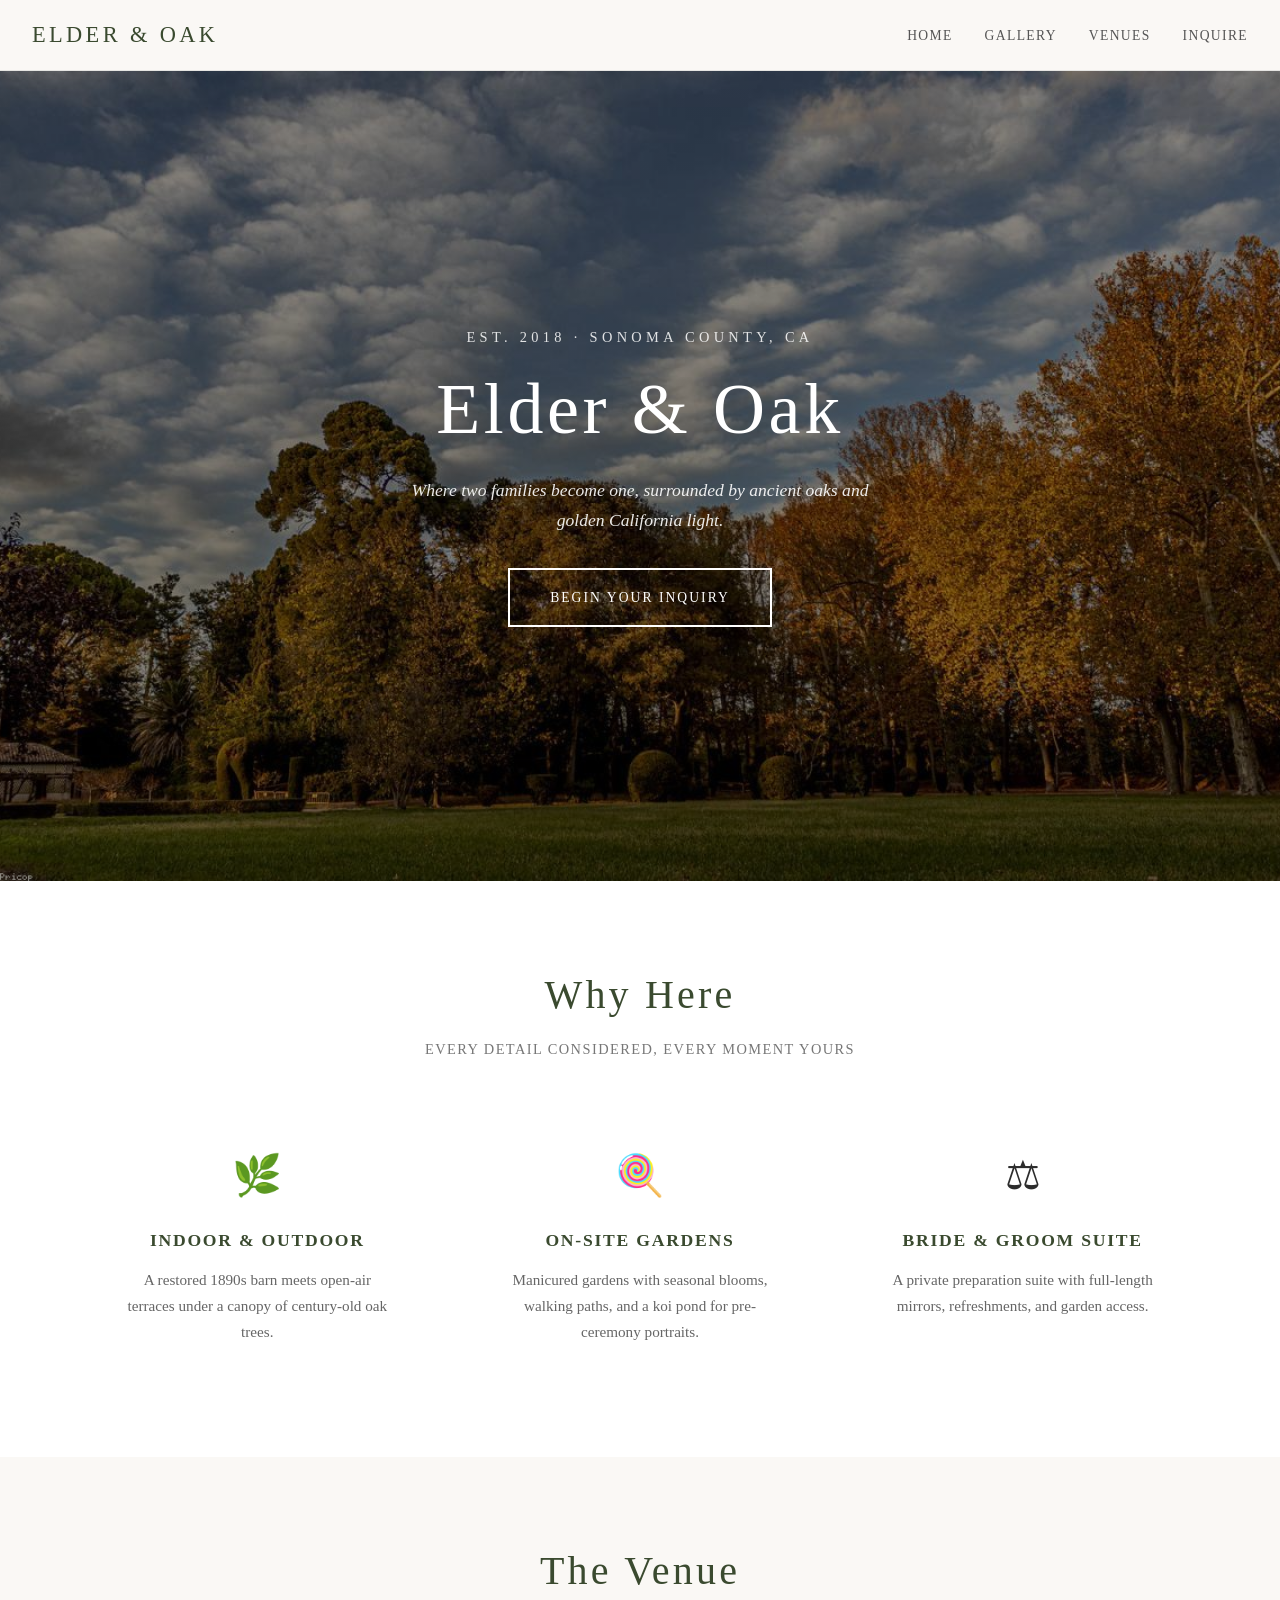
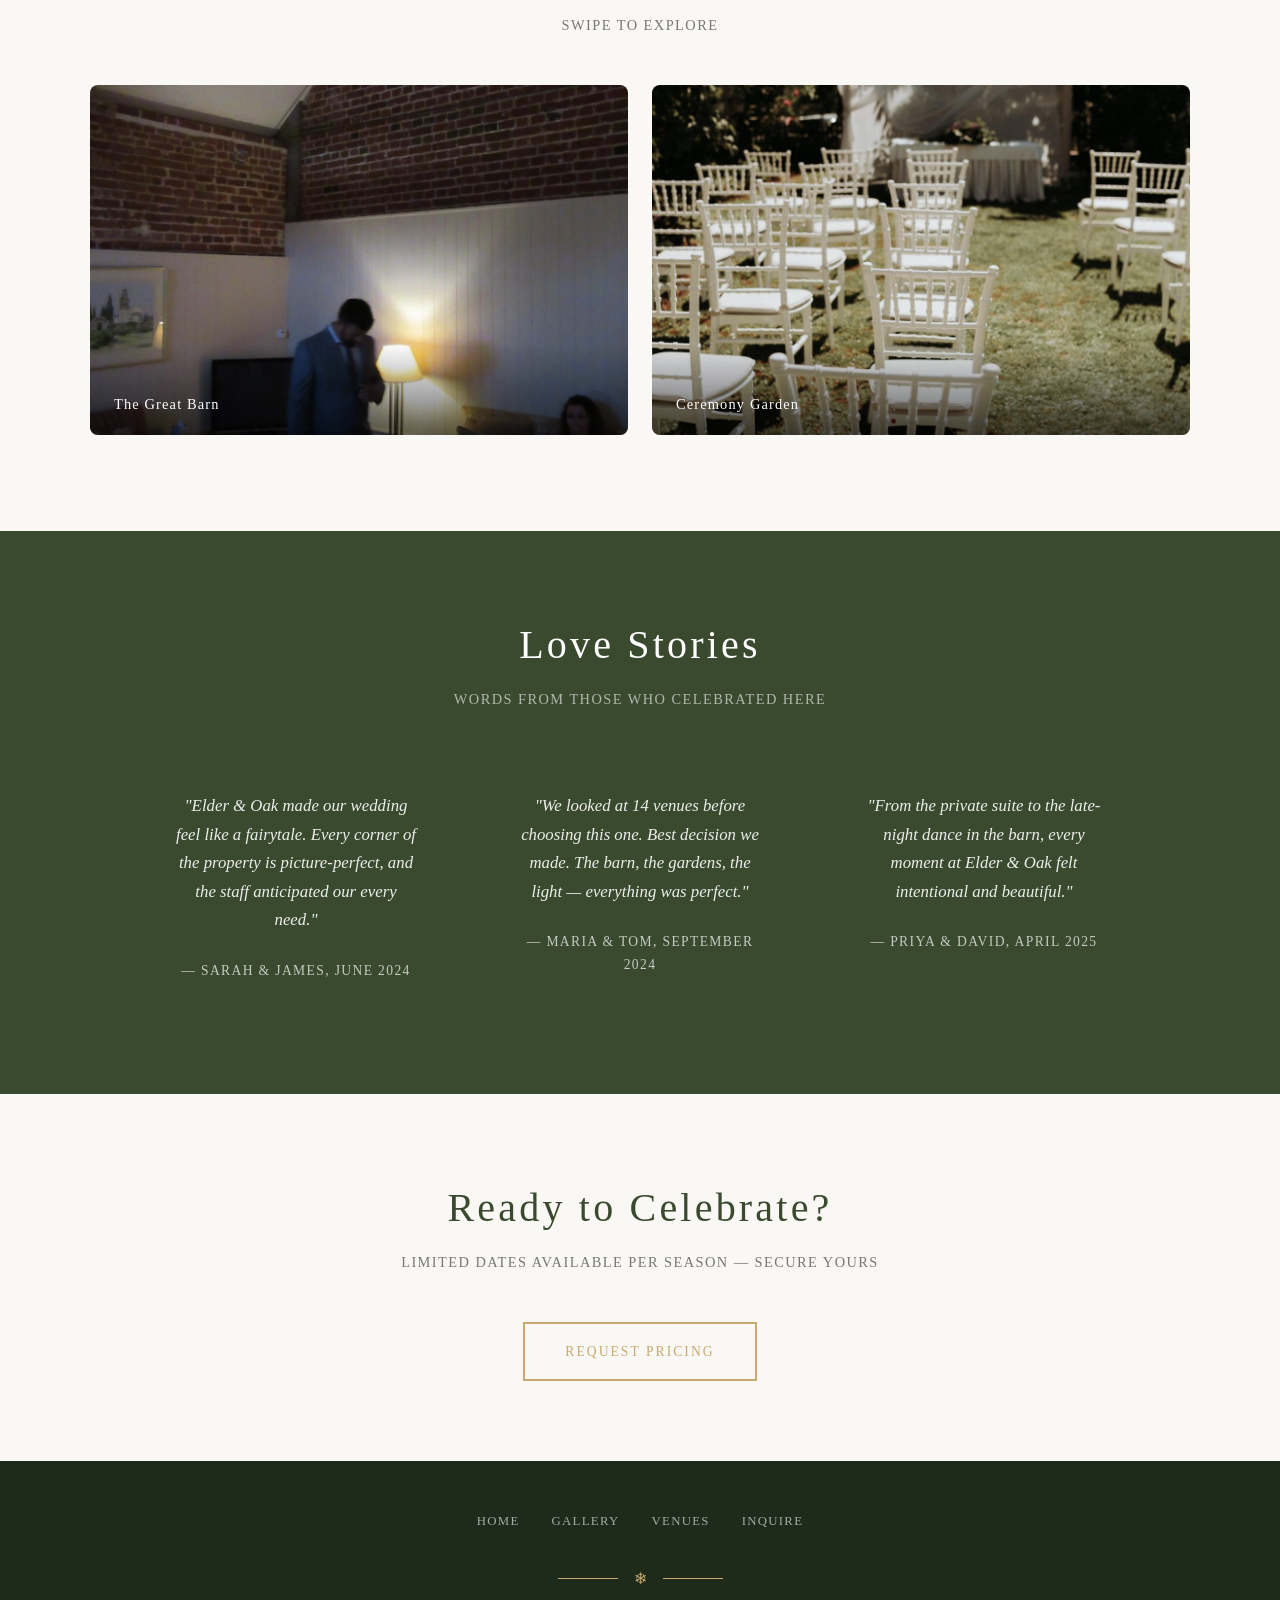
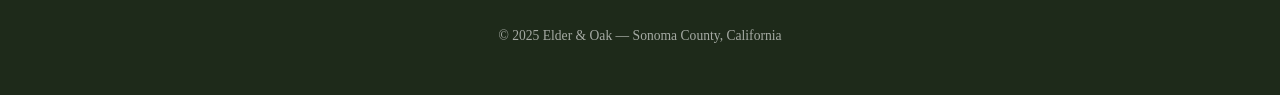
==== index.html @ d1e17ffd "fix: home link to / on index.html" ====
<!DOCTYPE html>
<html lang="en">
<head>
    <meta charset="UTF-8">
    <meta name="viewport" content="width=device-width, initial-scale=1.0">
    <title>Elder & Oak — Wedding Venue</title>
    <link rel="stylesheet" href="css/styles.css">
</head>
<body>

    <!-- ---- Navigation ---- -->
    <nav class="nav">
        <div class="nav__logo">Elder & Oak</div>
        <input type="checkbox" id="nav-toggle" class="nav__toggle">
        <label for="nav-toggle" class="nav__hamburger">&#9776;</label>
        <ul class="nav__links">
            <li><a href="/">Home</a></li>
            <li><a href="gallery.html">Gallery</a></li>
            <li><a href="facilities.html">Venues</a></li>
            <li><a href="inquiry.html">Inquire</a></li>
        </ul>
    </nav>

    <!-- ---- Hero ---- -->
    <header class="hero">
        <div class="hero__overlay">
            <p class="hero__subtitle">Est. 2018 · Sonoma County, CA</p>
            <h1 class="hero__title">Elder & Oak</h1>
            <p class="hero__tagline">Where two families become one, surrounded by ancient oaks and golden California light.</p>
            <a href="inquiry.html" class="btn">Begin Your Inquiry</a>
        </div>
    </header>

    <!-- ---- About / Highlights ---- -->
    <section class="section about">
        <h2 class="section__heading">Why Here</h2>
        <p class="section__sub">Every detail considered, every moment yours</p>

        <div class="about__grid">
            <div class="about__card">
                <div class="about__icon">&#127807;</div>
                <h3>Indoor & Outdoor</h3>
                <p>A restored 1890s barn meets open-air terraces under a canopy of century-old oak trees.</p>
            </div>
            <div class="about__card">
                <div class="about__icon">&#127853;</div>
                <h3>On-Site Gardens</h3>
                <p>Manicured gardens with seasonal blooms, walking paths, and a koi pond for pre-ceremony portraits.</p>
            </div>
            <div class="about__card">
                <div class="about__icon">&#9878;</div>
                <h3>Bride & Groom Suite</h3>
                <p>A private preparation suite with full-length mirrors, refreshments, and garden access.</p>
            </div>
        </div>
    </section>

    <!-- ---- Highlights Carousel ---- -->
    <section class="section">
        <h2 class="section__heading">The Venue</h2>
        <p class="section__sub">Swipe to explore</p>

        <div class="carousel">
            <div class="carousel__track">
                <a href="#lb-hero" class="carousel__item">
                    <img src="static/assets/venue1.jpg" alt="Main barn exterior">
                    <span class="carousel__caption">The Great Barn</span>
                </a>
                <a href="#lb-garden" class="carousel__item">
                    <img src="static/assets/venue2.jpg" alt="Garden ceremony setup">
                    <span class="carousel__caption">Ceremony Garden</span>
                </a>
                <a href="#lb-reception" class="carousel__item">
                    <img src="static/assets/venue3.jpg" alt="Reception tent by the lake">
                    <span class="carousel__caption">Lakeside Reception</span>
                </a>
                <a href="#lb-sunset" class="carousel__item">
                    <img src="static/assets/venue4.jpg" alt="Sunset vineyard view">
                    <span class="carousel__caption">Golden Hour Views</span>
                </a>
            </div>
        </div>
    </section>

    <!-- ---- Testimonials ---- -->
    <section class="section testimonials">
        <h2 class="section__heading">Love Stories</h2>
        <p class="section__sub">Words from those who celebrated here</p>

        <div class="testimonials__grid">
            <div class="testimonial">
                <p class="testimonial__text">"Elder & Oak made our wedding feel like a fairytale. Every corner of the property is picture-perfect, and the staff anticipated our every need."</p>
                <p class="testimonial__author">— Sarah & James, June 2024</p>
            </div>
            <div class="testimonial">
                <p class="testimonial__text">"We looked at 14 venues before choosing this one. Best decision we made. The barn, the gardens, the light — everything was perfect."</p>
                <p class="testimonial__author">— Maria & Tom, September 2024</p>
            </div>
            <div class="testimonial">
                <p class="testimonial__text">"From the private suite to the late-night dance in the barn, every moment at Elder & Oak felt intentional and beautiful."</p>
                <p class="testimonial__author">— Priya & David, April 2025</p>
            </div>
        </div>
    </section>

    <!-- ---- CTA ---- -->
    <section class="section" style="text-align: center;">
        <h2 class="section__heading">Ready to Celebrate?</h2>
        <p class="section__sub">Limited dates available per season — secure yours</p>
        <a href="inquiry.html" class="btn btn--gold">Request Pricing</a>
    </section>

    <!-- ---- Footer ---- -->
    <footer class="footer">
        <ul class="footer__links">
            <li><a href="/">Home</a></li>
            <li><a href="gallery.html">Gallery</a></li>
            <li><a href="facilities.html">Venues</a></li>
            <li><a href="inquiry.html">Inquire</a></li>
        </ul>
        <div class="divider">
            <span class="divider__line"></span>
            <span class="divider__flower">&#10052;</span>
            <span class="divider__line"></span>
        </div>
        <p>&copy; 2025 Elder & Oak — Sonoma County, California</p>
    </footer>

</body>
</html>
---- css/styles.css ----
/* ============================================================
   ELDER & OAK — Wedding Venue Website
   Pure CSS interactions. Near zero JavaScript.
   ============================================================ */

/* ---------- Reset & Base ---------- */
*, *::before, *::after {
    margin: 0;
    padding: 0;
    box-sizing: border-box;
}

html {
    scroll-behavior: smooth;
    font-size: 16px;
}

body {
    font-family: 'Georgia', 'Times New Roman', serif;
    color: #2c2c2c;
    background: #faf8f5;
    line-height: 1.7;
    -webkit-font-smoothing: antialiased;
}

img {
    max-width: 100%;
    height: auto;
    display: block;
}

a {
    color: inherit;
    text-decoration: none;
}

/* ---------- Navigation ---------- */
.nav {
    position: sticky;
    top: 0;
    z-index: 100;
    background: rgba(250, 248, 245, 0.95);
    backdrop-filter: blur(12px);
    -webkit-backdrop-filter: blur(12px);
    border-bottom: 1px solid rgba(0, 0, 0, 0.08);
    padding: 1rem 2rem;
    display: flex;
    justify-content: space-between;
    align-items: center;
}

.nav__logo {
    font-family: 'Georgia', serif;
    font-size: 1.4rem;
    letter-spacing: 0.15em;
    text-transform: uppercase;
    color: #3a4a2f;
    font-weight: 400;
}

.nav__links {
    display: flex;
    gap: 2rem;
    list-style: none;
}

.nav__links a {
    font-size: 0.85rem;
    letter-spacing: 0.1em;
    text-transform: uppercase;
    color: #555;
    transition: color 0.3s ease;
}

.nav__links a:hover {
    color: #c8a96e;
}

/* Mobile hamburger (pure CSS) */
.nav__toggle {
    display: none;
}

.nav__hamburger {
    display: none;
    cursor: pointer;
    font-size: 1.5rem;
    color: #3a4a2f;
}

/* ---------- Hero Section ---------- */
.hero {
    position: relative;
    min-height: 90vh;
    display: flex;
    align-items: center;
    justify-content: center;
    text-align: center;
    padding: 4rem 2rem;
    background: linear-gradient(rgba(0, 0, 0, 0.35), rgba(0, 0, 0, 0.45)),
                url('../static/assets/venue4.jpg') center/cover no-repeat;
    color: #fff;
}

.hero__overlay {
    max-width: 700px;
}

.hero__subtitle {
    font-size: 0.9rem;
    letter-spacing: 0.3em;
    text-transform: uppercase;
    margin-bottom: 1rem;
    opacity: 0.85;
}

.hero__title {
    font-size: clamp(2.5rem, 6vw, 4.5rem);
    font-weight: 400;
    letter-spacing: 0.05em;
    line-height: 1.2;
    margin-bottom: 1.5rem;
}

.hero__tagline {
    font-size: 1.1rem;
    max-width: 500px;
    margin: 0 auto 2rem;
    opacity: 0.9;
    font-style: italic;
}

.btn {
    display: inline-block;
    padding: 1rem 2.5rem;
    font-family: inherit;
    font-size: 0.85rem;
    letter-spacing: 0.15em;
    text-transform: uppercase;
    border: 2px solid #fff;
    color: #fff;
    background: transparent;
    cursor: pointer;
    transition: all 0.3s ease;
}

.btn:hover {
    background: #fff;
    color: #2c2c2c;
}

.btn--gold {
    border-color: #c8a96e;
    color: #c8a96e;
}

.btn--gold:hover {
    background: #c8a96e;
    color: #2c2c2c;
}

.btn--dark {
    border-color: #3a4a2f;
    color: #3a4a2f;
}

.btn--dark:hover {
    background: #3a4a2f;
    color: #fff;
}

/* ---------- Section Defaults ---------- */
.section {
    padding: 5rem 2rem;
}

.section__heading {
    text-align: center;
    font-size: clamp(1.8rem, 4vw, 2.5rem);
    font-weight: 400;
    letter-spacing: 0.08em;
    color: #3a4a2f;
    margin-bottom: 0.5rem;
}

.section__sub {
    text-align: center;
    font-size: 0.9rem;
    color: #777;
    letter-spacing: 0.1em;
    text-transform: uppercase;
    margin-bottom: 3rem;
}

/* ---------- About Section ---------- */
.about {
    background: #fff;
}

.about__grid {
    display: grid;
    grid-template-columns: repeat(auto-fit, minmax(280px, 1fr));
    gap: 3rem;
    max-width: 1100px;
    margin: 0 auto;
}

.about__card {
    text-align: center;
    padding: 2rem;
}

.about__icon {
    font-size: 2.5rem;
    margin-bottom: 1rem;
}

.about__card h3 {
    font-size: 1.1rem;
    letter-spacing: 0.1em;
    text-transform: uppercase;
    color: #3a4a2f;
    margin-bottom: 0.75rem;
}

.about__card p {
    font-size: 0.95rem;
    color: #666;
}

/* ---------- CSS-Only Carousel (Scroll Snap) ---------- */
.carousel {
    max-width: 1100px;
    margin: 0 auto;
}

.carousel__track {
    display: flex;
    gap: 1.5rem;
    overflow-x: auto;
    scroll-snap-type: x mandatory;
    scroll-behavior: smooth;
    padding-bottom: 1rem;
    -webkit-overflow-scrolling: touch;
}

.carousel__track::-webkit-scrollbar {
    height: 6px;
}

.carousel__track::-webkit-scrollbar-track {
    background: rgba(0, 0, 0, 0.05);
}

.carousel__track::-webkit-scrollbar-thumb {
    background: #c8a96e;
    border-radius: 3px;
}

.carousel__item {
    flex: 0 0 calc(50% - 0.75rem);
    scroll-snap-align: center;
    position: relative;
    overflow: hidden;
    border-radius: 8px;
}

.carousel__item img {
    width: 100%;
    height: 350px;
    object-fit: cover;
    transition: transform 0.5s ease, filter 0.5s ease;
}

.carousel__item:hover img {
    transform: scale(1.05);
    filter: brightness(1.05);
}

.carousel__caption {
    position: absolute;
    bottom: 0;
    left: 0;
    right: 0;
    padding: 3rem 1.5rem 1.2rem;
    background: linear-gradient(transparent, rgba(0, 0, 0, 0.6));
    color: #fff;
    font-size: 0.9rem;
    letter-spacing: 0.08em;
}

/* Mobile: single item scroll */
@media (max-width: 600px) {
    .carousel__item {
        flex: 0 0 calc(85% - 0.75rem);
    }

    .carousel__item img {
        height: 260px;
    }
}

/* ---------- Pure CSS Lightbox (via :target) ---------- */
.lightbox {
    display: none;
    position: fixed;
    inset: 0;
    z-index: 200;
    background: rgba(0, 0, 0, 0.85);
    align-items: center;
    justify-content: center;
    padding: 2rem;
}

.lightbox:target {
    display: flex;
}

.lightbox__img {
    max-width: 90vw;
    max-height: 85vh;
    object-fit: contain;
    border-radius: 4px;
}

.lightbox__close {
    position: absolute;
    top: 1.5rem;
    right: 2rem;
    font-size: 2rem;
    color: #fff;
    text-decoration: none;
    opacity: 0.7;
    transition: opacity 0.3s;
}

.lightbox__close:hover {
    opacity: 1;
}

/* ---------- Pure CSS Accordion (Details/Summary) ---------- */
.faq {
    max-width: 800px;
    margin: 0 auto;
}

details {
    border-bottom: 1px solid rgba(0, 0, 0, 0.08);
    padding: 1.2rem 0;
}

summary {
    font-size: 1.05rem;
    letter-spacing: 0.05em;
    cursor: pointer;
    list-style: none;
    display: flex;
    justify-content: space-between;
    align-items: center;
    color: #3a4a2f;
    transition: color 0.3s;
}

summary:hover {
    color: #c8a96e;
}

summary::-webkit-details-marker {
    display: none;
}

summary::after {
    content: '+';
    font-size: 1.3rem;
    color: #c8a96e;
    transition: transform 0.3s;
}

details[open] summary::after {
    content: '−';
}

details p {
    margin-top: 0.75rem;
    color: #666;
    font-size: 0.95rem;
}

/* ---------- Gallery Grid ---------- */
.gallery {
    background: #fff;
}

.gallery__grid {
    display: grid;
    grid-template-columns: repeat(auto-fill, minmax(250px, 1fr));
    gap: 1rem;
    max-width: 1200px;
    margin: 0 auto;
}

.gallery__item {
    position: relative;
    overflow: hidden;
    border-radius: 6px;
}

.gallery__item img {
    width: 100%;
    height: 280px;
    object-fit: cover;
    transition: transform 0.5s ease;
}

.gallery__item:hover img {
    transform: scale(1.08);
}

.gallery__item a::after {
    content: '';
    position: absolute;
    inset: 0;
    background: rgba(58, 74, 47, 0.2);
    transition: background 0.3s;
}

.gallery__item:hover a::after {
    background: rgba(58, 74, 47, 0.1);
}

/* ---------- Venues Section ---------- */
.venues__grid {
    display: grid;
    grid-template-columns: repeat(auto-fit, minmax(320px, 1fr));
    gap: 2.5rem;
    max-width: 1100px;
    margin: 0 auto;
}

.venue-card {
    background: #fff;
    border-radius: 8px;
    overflow: hidden;
    box-shadow: 0 2px 16px rgba(0, 0, 0, 0.06);
    transition: transform 0.3s ease, box-shadow 0.3s ease;
}

.venue-card:hover {
    transform: translateY(-4px);
    box-shadow: 0 6px 24px rgba(0, 0, 0, 0.1);
}

.venue-card img {
    width: 100%;
    height: 240px;
    object-fit: cover;
}

.venue-card__body {
    padding: 1.5rem;
}

.venue-card h3 {
    font-size: 1.2rem;
    letter-spacing: 0.08em;
    color: #3a4a2f;
    margin-bottom: 0.5rem;
}

.venue-card__details {
    display: flex;
    gap: 1rem;
    font-size: 0.8rem;
    color: #999;
    letter-spacing: 0.05em;
    text-transform: uppercase;
    margin-bottom: 0.75rem;
}

.venue-card p {
    font-size: 0.9rem;
    color: #666;
}

/* ---------- Testimonials ---------- */
.testimonials {
    background: #3a4a2f;
    color: #fff;
}

.testimonials .section__heading {
    color: #fff;
}

.testimonials .section__sub {
    color: rgba(255, 255, 255, 0.6);
}

.testimonials__grid {
    display: grid;
    grid-template-columns: repeat(auto-fit, minmax(280px, 1fr));
    gap: 2rem;
    max-width: 1000px;
    margin: 0 auto;
}

.testimonial {
    text-align: center;
    padding: 2rem;
}

.testimonial__text {
    font-style: italic;
    font-size: 1.05rem;
    margin-bottom: 1.5rem;
    opacity: 0.9;
}

.testimonial__author {
    font-size: 0.85rem;
    letter-spacing: 0.1em;
    text-transform: uppercase;
    opacity: 0.7;
}

/* ---------- Contact / Inquiry Form ---------- */
.inquiry {
    background: #fff;
}

.inquiry__form {
    max-width: 600px;
    margin: 0 auto;
}

.form-group {
    margin-bottom: 1.5rem;
}

.form-group label {
    display: block;
    font-size: 0.8rem;
    letter-spacing: 0.1em;
    text-transform: uppercase;
    color: #555;
    margin-bottom: 0.4rem;
}

.form-group input,
.form-group textarea,
.form-group select {
    width: 100%;
    padding: 0.8rem 1rem;
    font-family: inherit;
    font-size: 1rem;
    border: 1px solid rgba(0, 0, 0, 0.12);
    border-radius: 4px;
    background: #faf8f5;
    transition: border-color 0.3s;
}

.form-group input:focus,
.form-group textarea:focus,
.form-group select:focus {
    outline: none;
    border-color: #c8a96e;
}

.form-group textarea {
    height: 120px;
    resize: vertical;
}

.form-group__row {
    display: grid;
    grid-template-columns: 1fr 1fr;
    gap: 1rem;
}

.form-group__row .form-group {
    margin-bottom: 1.5rem;
}

.btn--submit {
    background: #3a4a2f;
    color: #fff;
    border-color: #3a4a2f;
    width: 100%;
}

.btn--submit:hover {
    background: #2a3522;
    color: #fff;
}

/* ---------- Confirmed Page ---------- */
.confirmed {
    text-align: center;
    padding-top: 6rem;
}

.confirmed__icon {
    font-size: 4rem;
    margin-bottom: 1rem;
}

.confirmed h2 {
    font-size: 2rem;
    color: #3a4a2f;
    margin-bottom: 1rem;
}

.confirmed p {
    color: #666;
    margin-bottom: 2rem;
}

/* ---------- Footer ---------- */
.footer {
    background: #1e2a1a;
    color: rgba(255, 255, 255, 0.6);
    text-align: center;
    padding: 3rem 2rem;
    font-size: 0.85rem;
}

.footer__links {
    display: flex;
    justify-content: center;
    gap: 2rem;
    list-style: none;
    margin-bottom: 1.5rem;
}

.footer__links a {
    color: rgba(255, 255, 255, 0.6);
    letter-spacing: 0.1em;
    text-transform: uppercase;
    font-size: 0.8rem;
}

.footer__links a:hover {
    color: #c8a96e;
}

/* ---------- Divider ---------- */
.divider {
    display: flex;
    align-items: center;
    justify-content: center;
    gap: 1rem;
    margin: 2rem 0;
}

.divider__line {
    width: 60px;
    height: 1px;
    background: #c8a96e;
}

.divider__flower {
    font-size: 1rem;
    color: #c8a96e;
}

/* ---------- Responsive Design ---------- */
@media (max-width: 768px) {
    .nav__links { display: none; }

    .nav__hamburger {
        display: block;
    }

    /* Mobile menu (pure CSS checkbox hack) */
    #nav-toggle:checked ~ .nav__links {
        display: flex;
        flex-direction: column;
        position: absolute;
        top: 100%;
        left: 0;
        right: 0;
        background: rgba(250, 248, 245, 0.98);
        padding: 1.5rem 2rem;
        gap: 1rem;
        border-bottom: 1px solid rgba(0, 0, 0, 0.08);
    }

    .nav__toggle { display: none; }

    .hero { min-height: 75vh; padding: 3rem 1.5rem; }

    .section { padding: 3.5rem 1.5rem; }

    .form-group__row {
        grid-template-columns: 1fr;
    }

    .gallery__grid {
        grid-template-columns: repeat(auto-fill, minmax(160px, 1fr));
    }

    .gallery__item img { height: 180px; }

    .venues__grid {
        grid-template-columns: 1fr;
    }
}

@media (max-width: 480px) {
    .nav { padding: 0.8rem 1rem; }
    .nav__logo { font-size: 1.1rem; }
    .hero__title { font-size: 2rem; }

    .carousel__item img { height: 220px; }

    .gallery__grid {
        grid-template-columns: 1fr 1fr;
        gap: 0.5rem;
    }

    .gallery__item img { height: 140px; }

    .testimonial { padding: 1rem; }
}
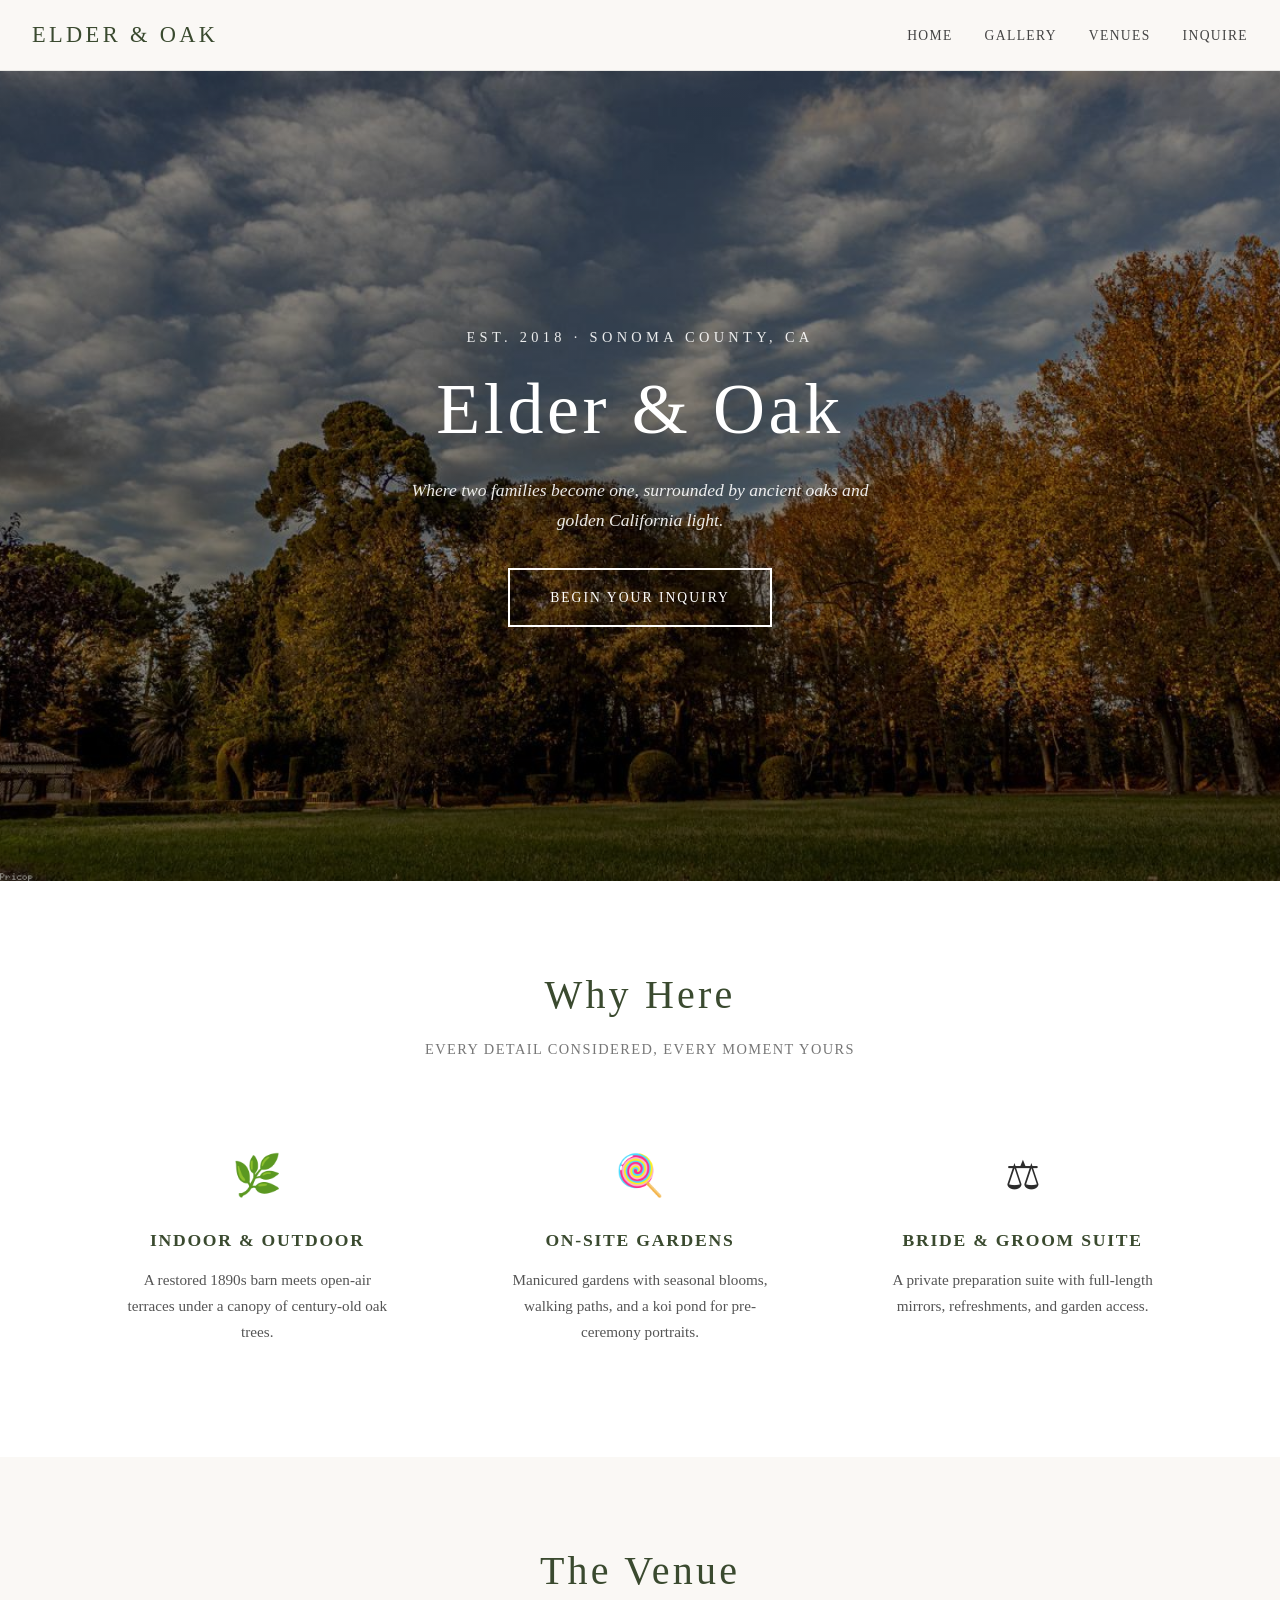
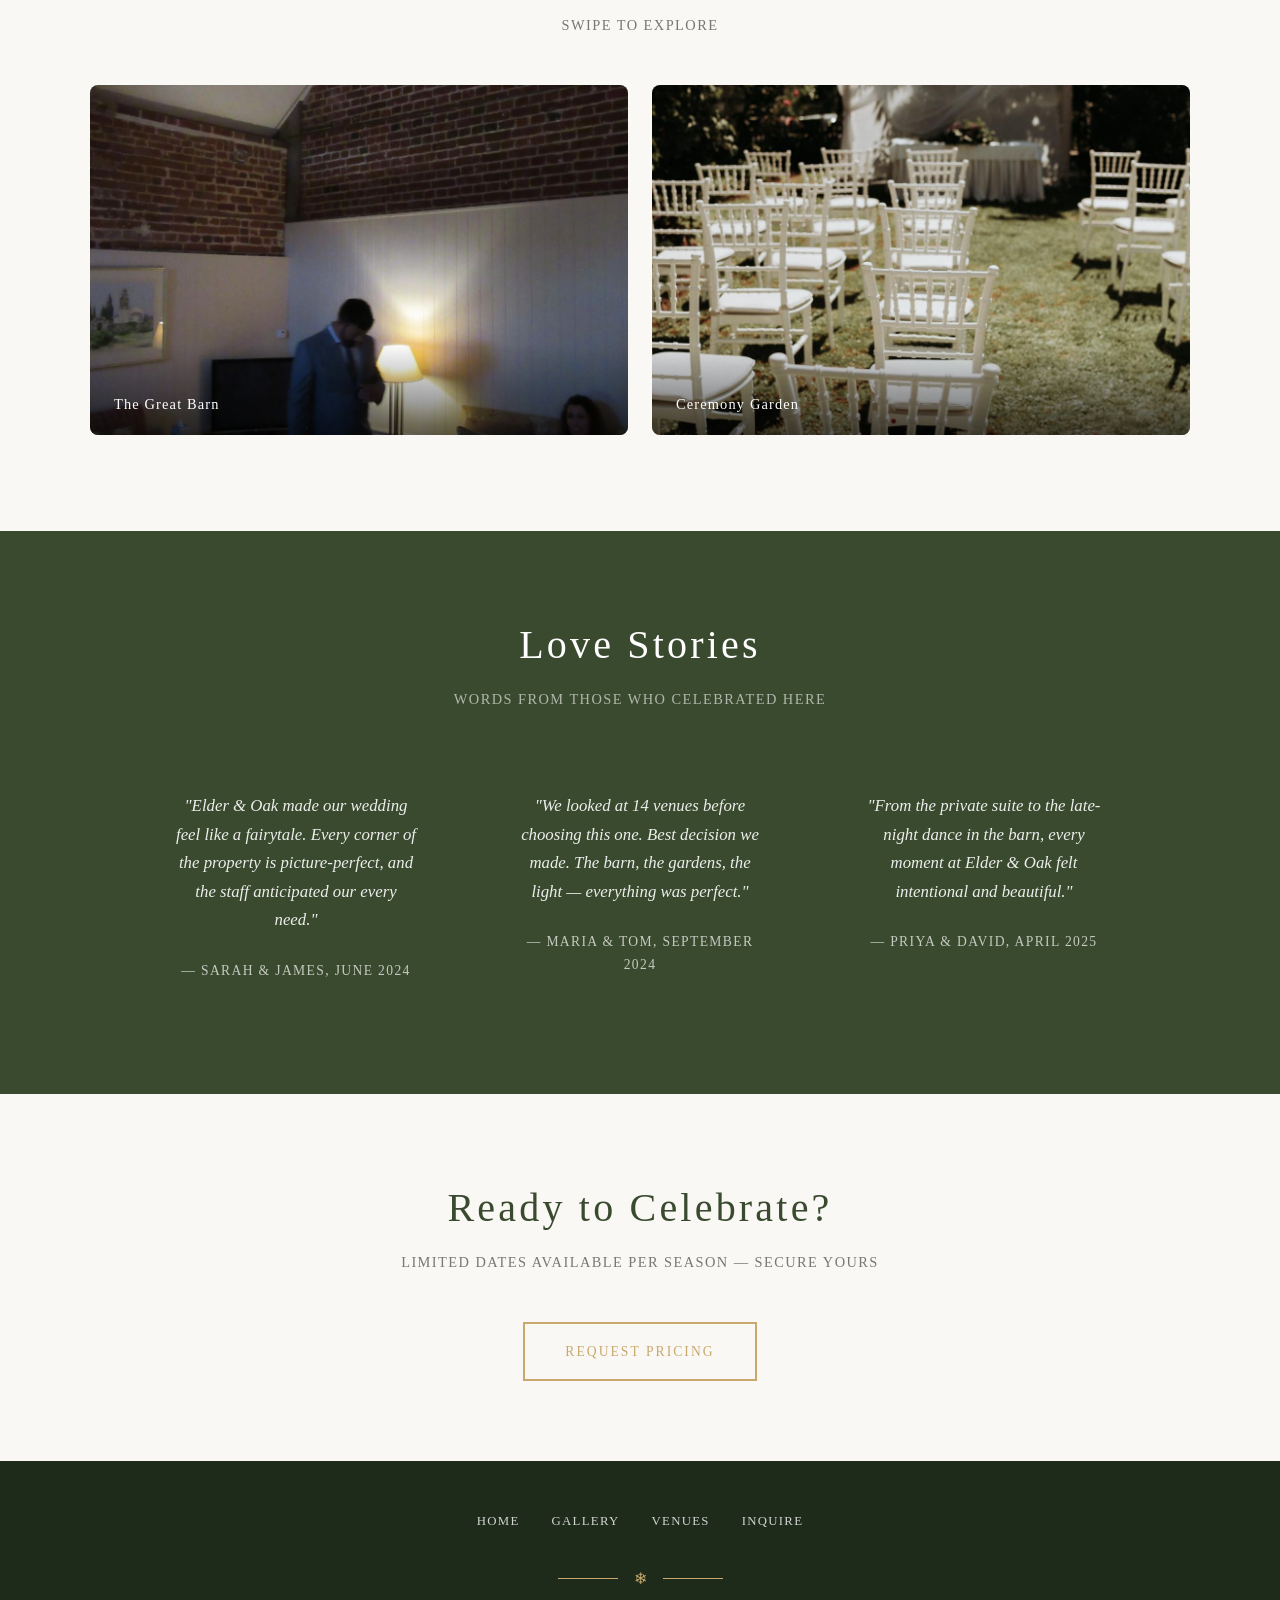
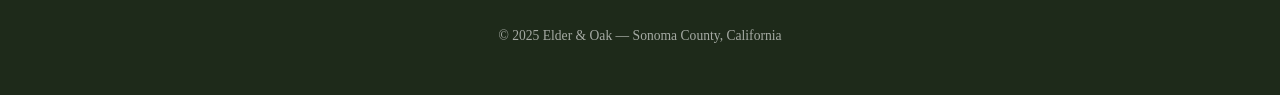
==== commit 412e12be: "fix: accessibility 92→100 — contrast, meta descriptions on all pages" ====
--- a/index.html
+++ b/index.html
@@ -3,6 +3,8 @@
 <head>
     <meta charset="UTF-8">
     <meta name="viewport" content="width=device-width, initial-scale=1.0">
+    <meta name="description" content="Elder and Oak wedding venue in Sonoma County. A restored 1890s barn surrounded by ancient oaks for your perfect day.">
+
     <title>Elder & Oak — Wedding Venue</title>
     <link rel="stylesheet" href="css/styles.css">
 </head>
@@ -14,7 +16,7 @@
         <input type="checkbox" id="nav-toggle" class="nav__toggle">
         <label for="nav-toggle" class="nav__hamburger">&#9776;</label>
         <ul class="nav__links">
-            <li><a href="/">Home</a></li>
+            <li><a href="index.html">Home</a></li>
             <li><a href="gallery.html">Gallery</a></li>
             <li><a href="facilities.html">Venues</a></li>
             <li><a href="inquiry.html">Inquire</a></li>
@@ -113,7 +115,7 @@
     <!-- ---- Footer ---- -->
     <footer class="footer">
         <ul class="footer__links">
-            <li><a href="/">Home</a></li>
+            <li><a href="index.html">Home</a></li>
             <li><a href="gallery.html">Gallery</a></li>
             <li><a href="facilities.html">Venues</a></li>
             <li><a href="inquiry.html">Inquire</a></li>
--- a/css/styles.css
+++ b/css/styles.css
@@ -68,7 +68,7 @@
     font-size: 0.85rem;
     letter-spacing: 0.1em;
     text-transform: uppercase;
-    color: #555;
+    color: #444;
     transition: color 0.3s ease;
 }
 
@@ -111,7 +111,7 @@
     letter-spacing: 0.3em;
     text-transform: uppercase;
     margin-bottom: 1rem;
-    opacity: 0.85;
+    opacity: 0.9;
 }
 
 .hero__title {
@@ -225,7 +225,7 @@
 
 .about__card p {
     font-size: 0.95rem;
-    color: #666;
+    color: #555;
 }
 
 /* ---------- CSS-Only Carousel (Scroll Snap) ---------- */
@@ -633,7 +633,7 @@
 }
 
 .footer__links a {
-    color: rgba(255, 255, 255, 0.6);
+    color: rgba(255, 255, 255, 0.8);
     letter-spacing: 0.1em;
     text-transform: uppercase;
     font-size: 0.8rem;
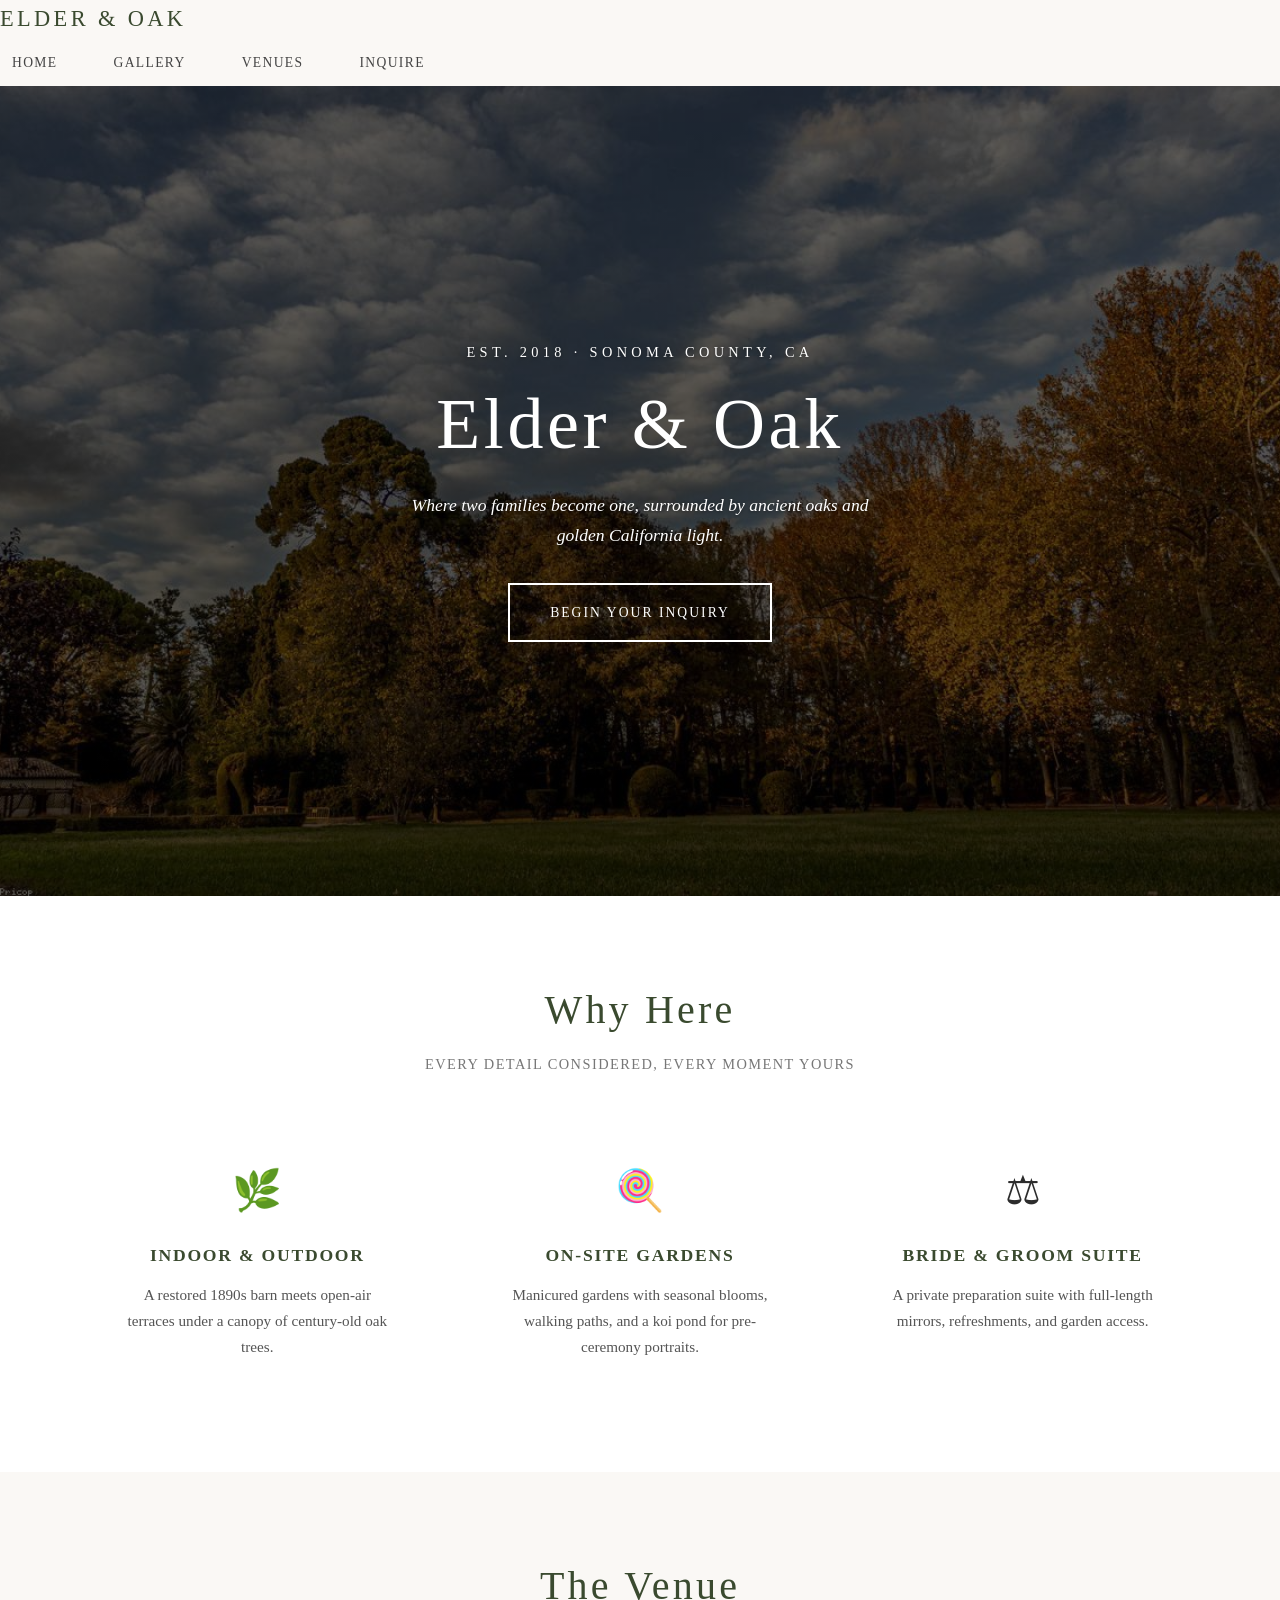
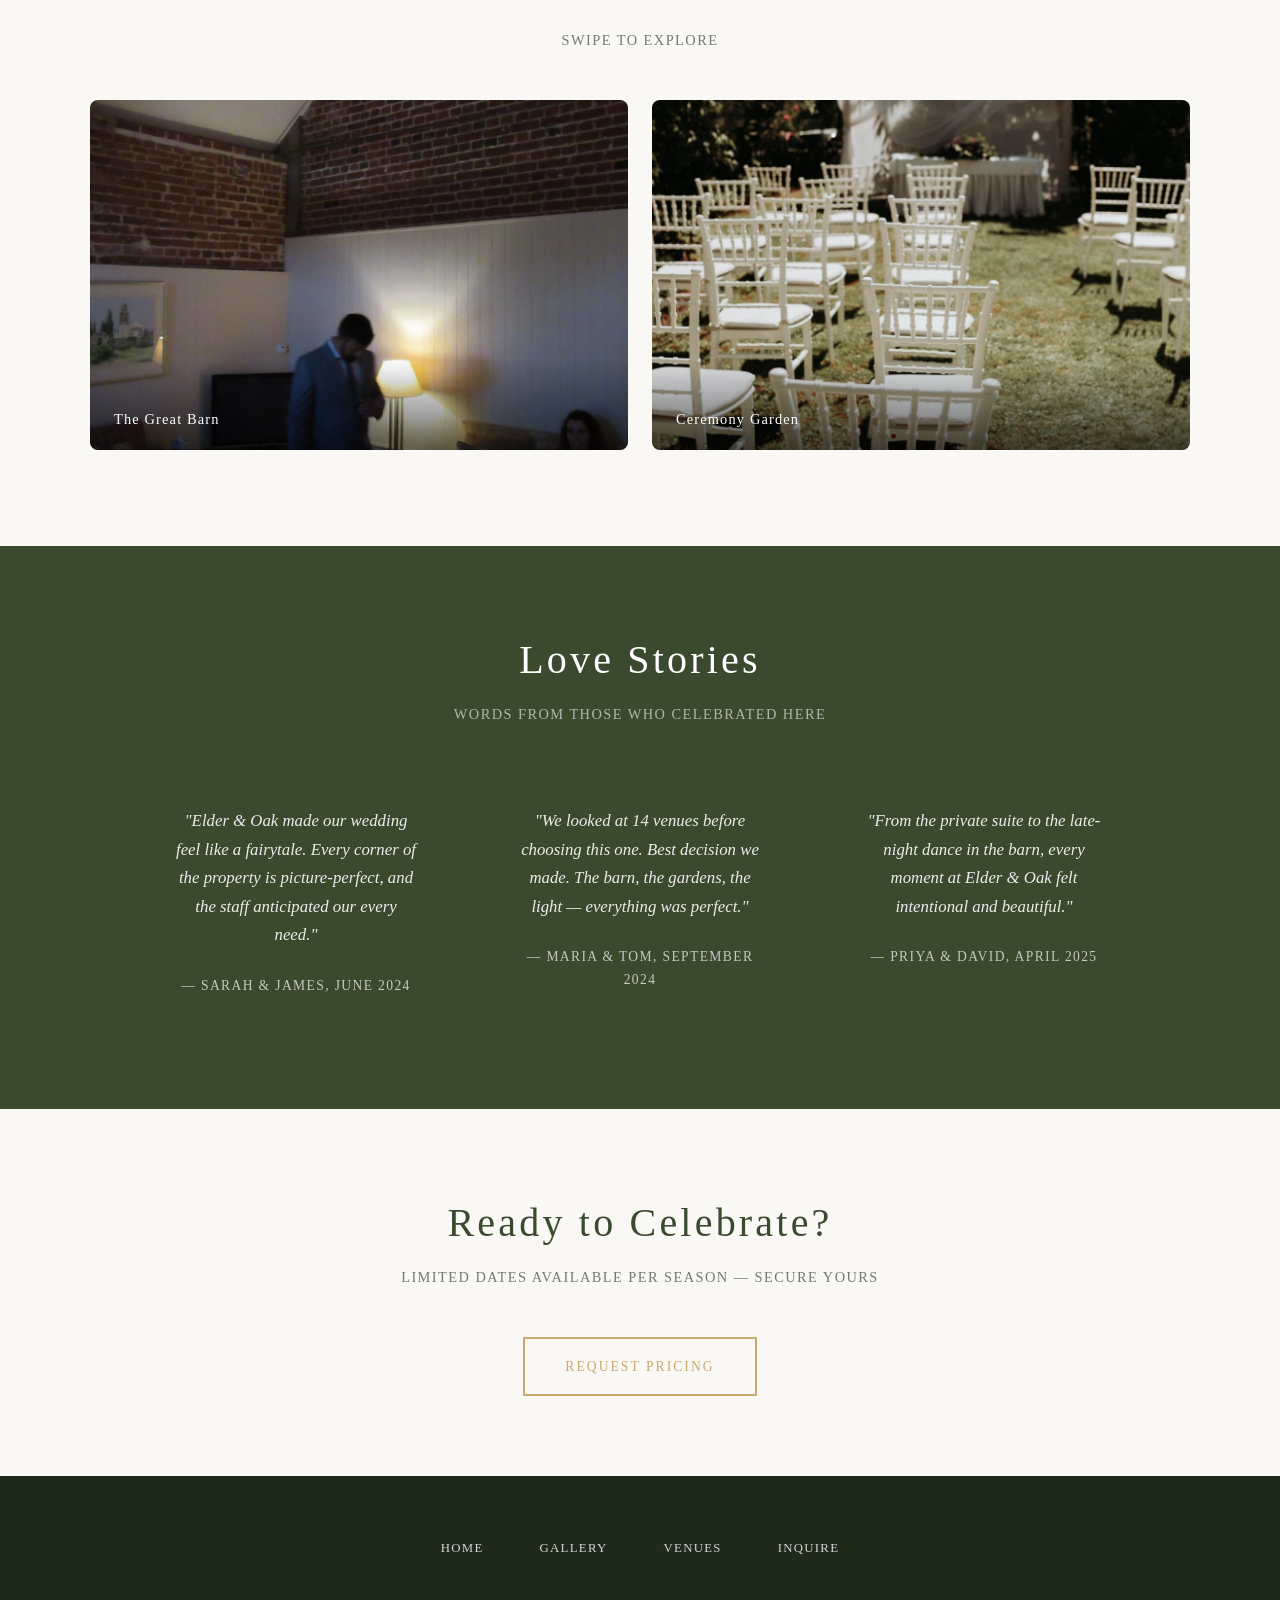
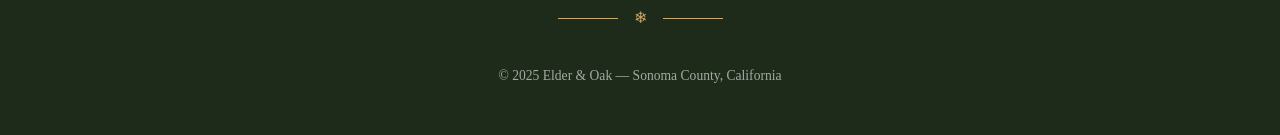
==== commit 773aa34f: "fix: accessibility 92→100 — <main> tag + 48px touch targets" ====
--- a/index.html
+++ b/index.html
@@ -11,7 +11,7 @@
 <body>
 
     <!-- ---- Navigation ---- -->
-    <nav class="nav">
+    <main id="main-content">
         <div class="nav__logo">Elder & Oak</div>
         <input type="checkbox" id="nav-toggle" class="nav__toggle">
         <label for="nav-toggle" class="nav__hamburger">&#9776;</label>
@@ -126,7 +126,7 @@
             <span class="divider__line"></span>
         </div>
         <p>&copy; 2025 Elder & Oak — Sonoma County, California</p>
-    </footer>
+    </footer></main>
 
 </body>
 </html>
--- a/css/styles.css
+++ b/css/styles.css
@@ -70,6 +70,10 @@
     text-transform: uppercase;
     color: #444;
     transition: color 0.3s ease;
+    padding: 0.5rem 0.75rem;
+    min-height: 48px;
+    display: inline-flex;
+    align-items: center;
 }
 
 .nav__links a:hover {
@@ -97,7 +101,7 @@
     justify-content: center;
     text-align: center;
     padding: 4rem 2rem;
-    background: linear-gradient(rgba(0, 0, 0, 0.35), rgba(0, 0, 0, 0.45)),
+    background: linear-gradient(rgba(0, 0, 0, 0.55), rgba(0, 0, 0, 0.65)),
                 url('../static/assets/venue4.jpg') center/cover no-repeat;
     color: #fff;
 }
@@ -111,7 +115,7 @@
     letter-spacing: 0.3em;
     text-transform: uppercase;
     margin-bottom: 1rem;
-    opacity: 0.9;
+    text-shadow: 0 1px 3px rgba(0,0,0,0.4);
 }
 
 .hero__title {
@@ -126,8 +130,8 @@
     font-size: 1.1rem;
     max-width: 500px;
     margin: 0 auto 2rem;
-    opacity: 0.9;
     font-style: italic;
+    text-shadow: 0 1px 3px rgba(0,0,0,0.4);
 }
 
 .btn {
@@ -142,6 +146,8 @@
     background: transparent;
     cursor: pointer;
     transition: all 0.3s ease;
+    min-height: 48px;
+    min-width: 48px;
 }
 
 .btn:hover {
@@ -287,6 +293,10 @@
     color: #fff;
     font-size: 0.9rem;
     letter-spacing: 0.08em;
+}
+
+.carousel__item {
+    min-height: 48px;
 }
 
 /* Mobile: single item scroll */
@@ -637,6 +647,10 @@
     letter-spacing: 0.1em;
     text-transform: uppercase;
     font-size: 0.8rem;
+    padding: 0.5rem 0.75rem;
+    min-height: 48px;
+    display: inline-flex;
+    align-items: center;
 }
 
 .footer__links a:hover {
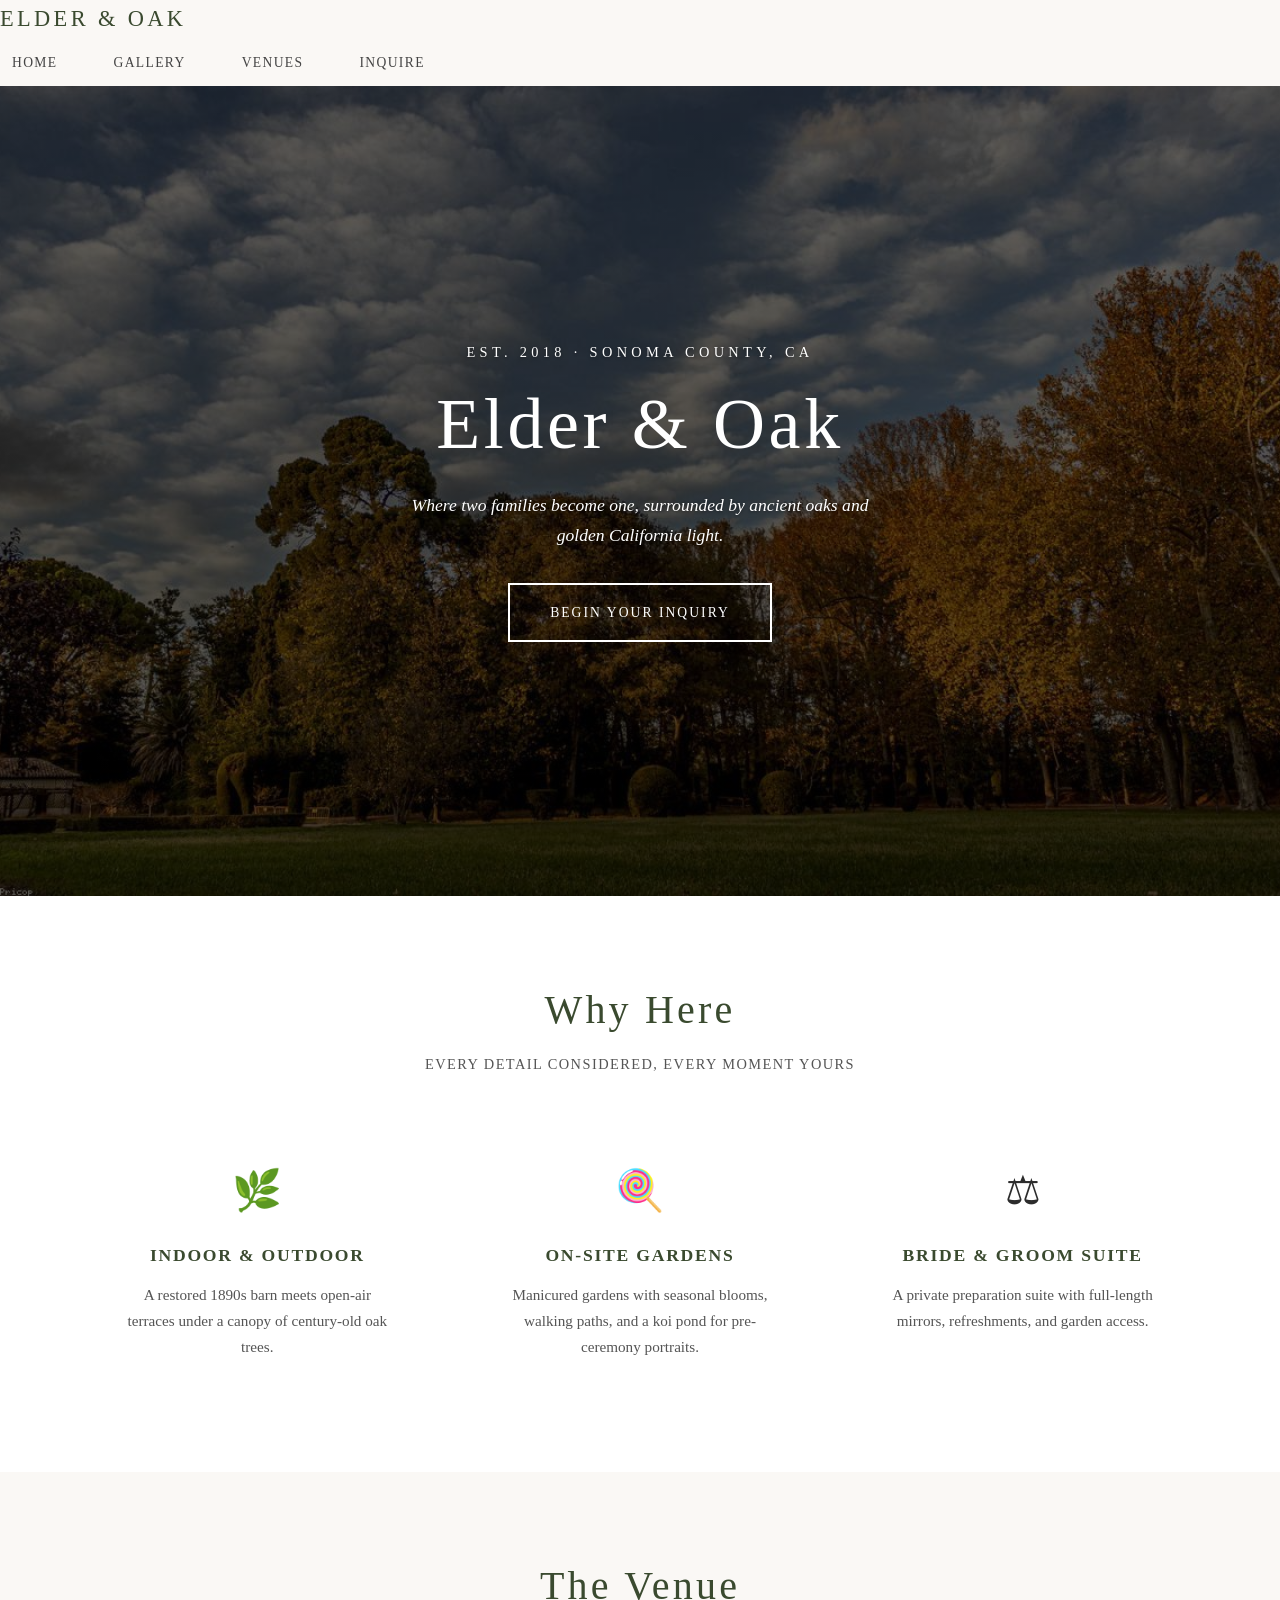
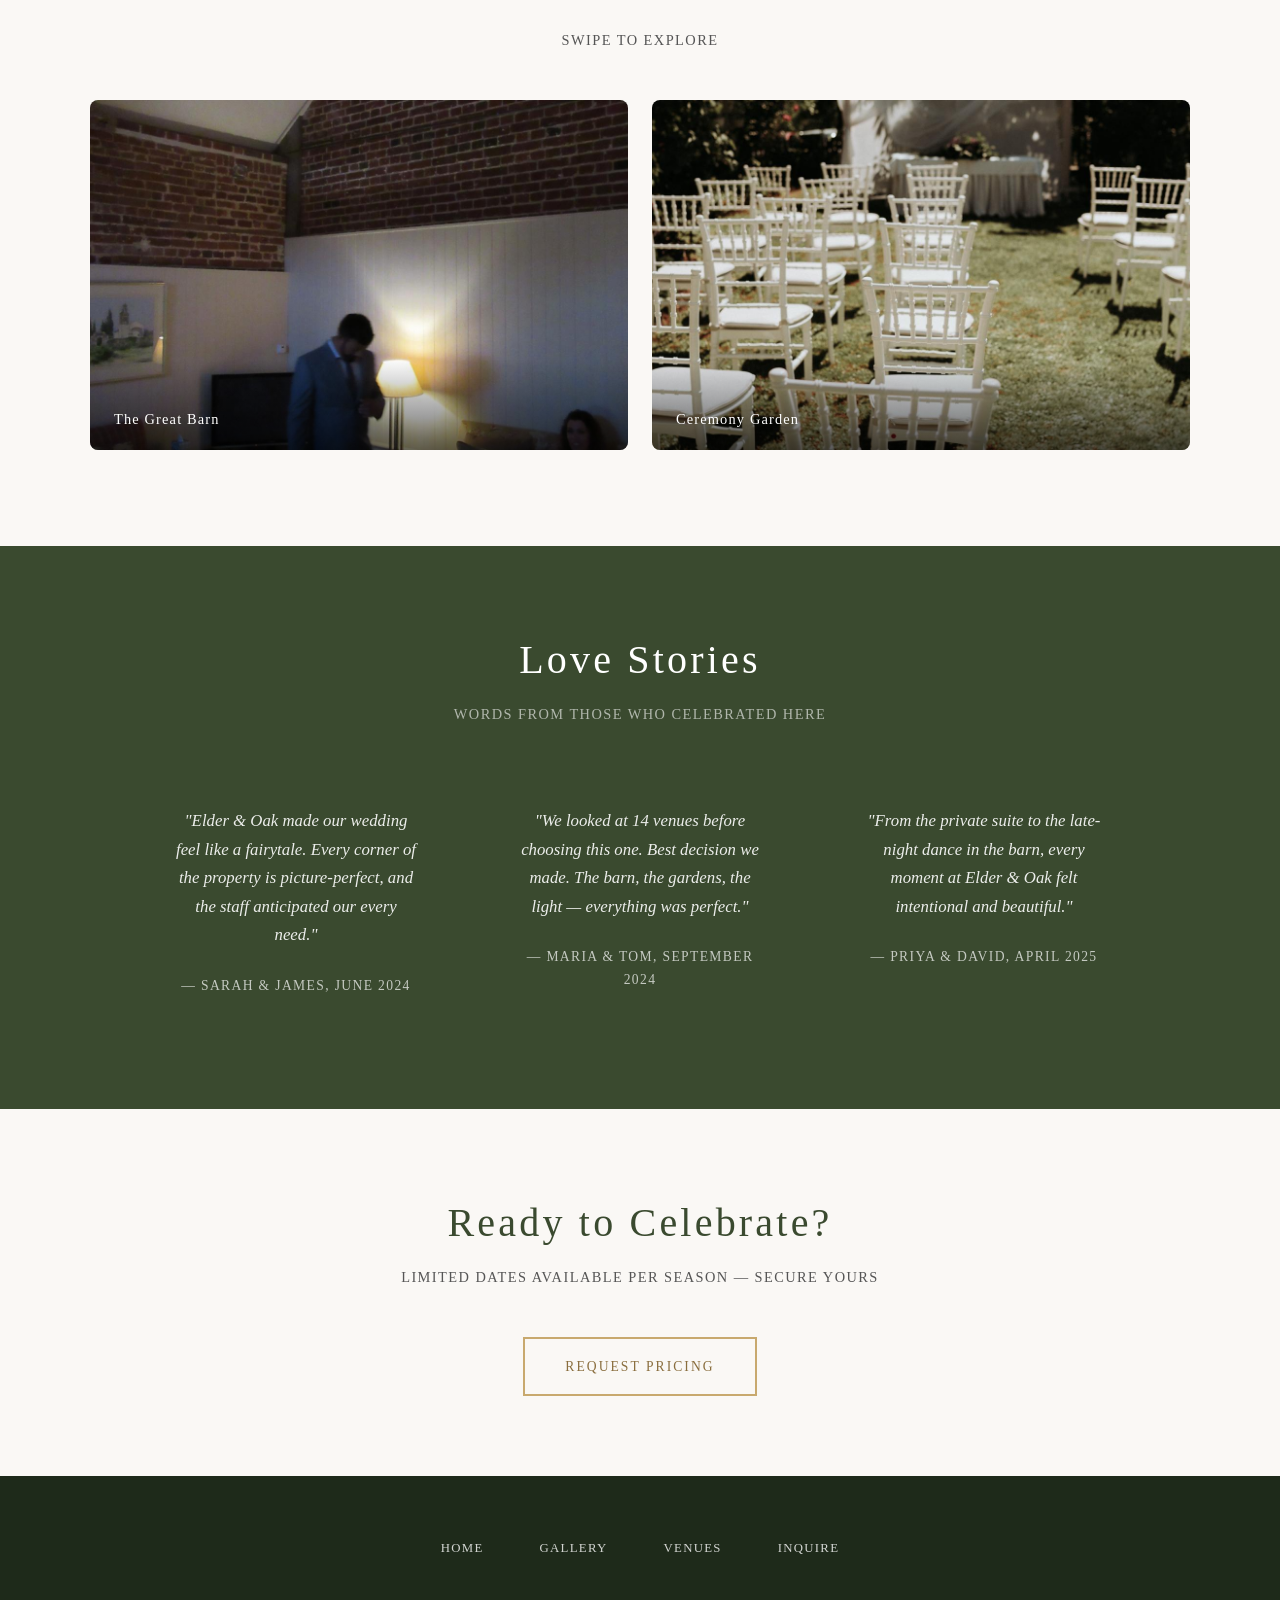
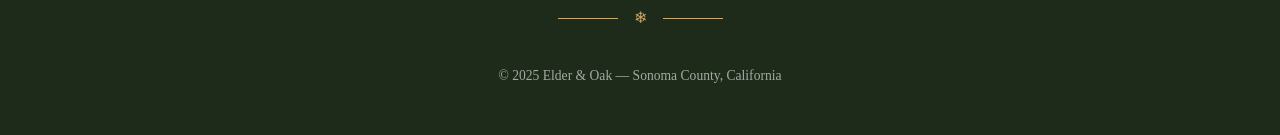
==== commit 42474d16: "fix: color contrast 92→100 — section__sub + gold button" ====
--- a/index.html
+++ b/index.html
@@ -9,9 +9,10 @@
     <link rel="stylesheet" href="css/styles.css">
 </head>
 <body>
+    <main id="main-content">
 
     <!-- ---- Navigation ---- -->
-    <main id="main-content">
+    
         <div class="nav__logo">Elder & Oak</div>
         <input type="checkbox" id="nav-toggle" class="nav__toggle">
         <label for="nav-toggle" class="nav__hamburger">&#9776;</label>
@@ -21,7 +22,7 @@
             <li><a href="facilities.html">Venues</a></li>
             <li><a href="inquiry.html">Inquire</a></li>
         </ul>
-    </nav>
+    
 
     <!-- ---- Hero ---- -->
     <header class="hero">
@@ -126,7 +127,8 @@
             <span class="divider__line"></span>
         </div>
         <p>&copy; 2025 Elder & Oak — Sonoma County, California</p>
-    </footer></main>
+    </footer>
 
+    </main>
 </body>
 </html>
--- a/css/styles.css
+++ b/css/styles.css
@@ -157,7 +157,7 @@
 
 .btn--gold {
     border-color: #c8a96e;
-    color: #c8a96e;
+    color: #8a6e3e;
 }
 
 .btn--gold:hover {
@@ -192,7 +192,7 @@
 .section__sub {
     text-align: center;
     font-size: 0.9rem;
-    color: #777;
+    color: #555;
     letter-spacing: 0.1em;
     text-transform: uppercase;
     margin-bottom: 3rem;
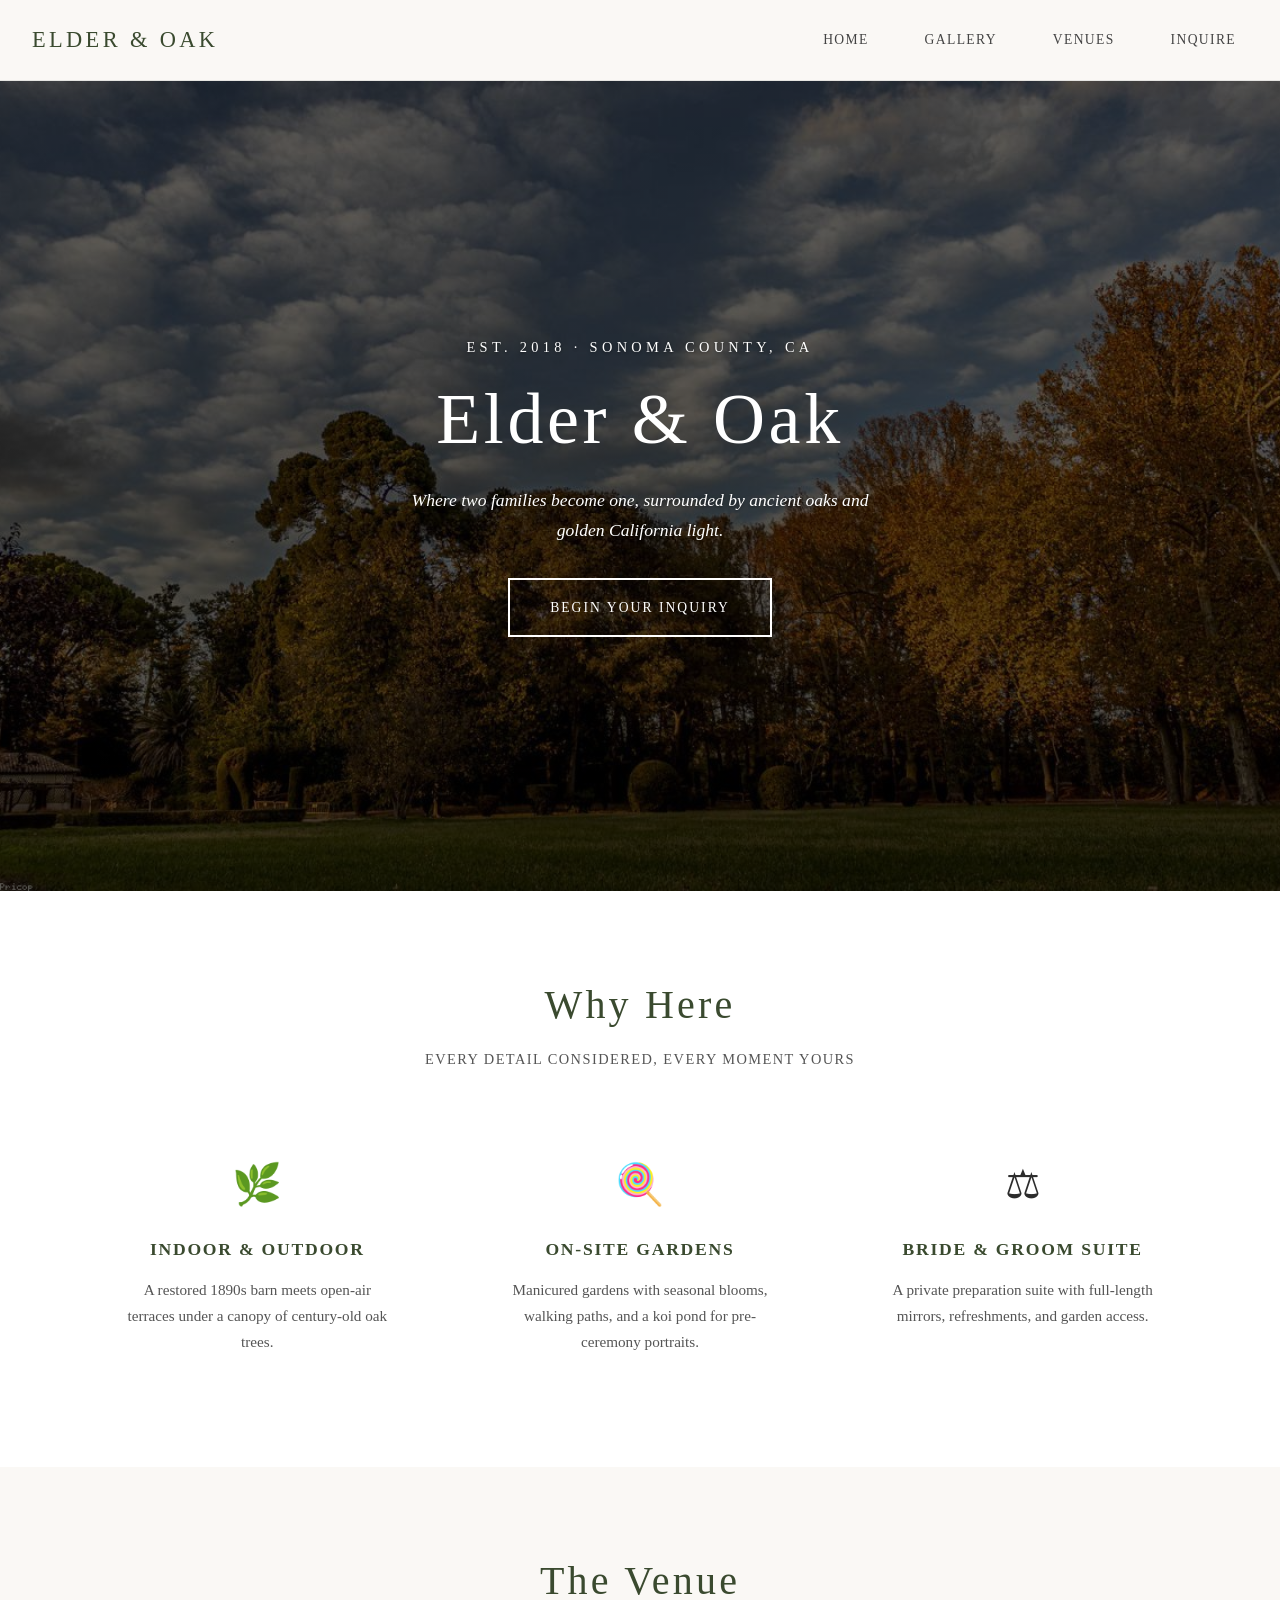
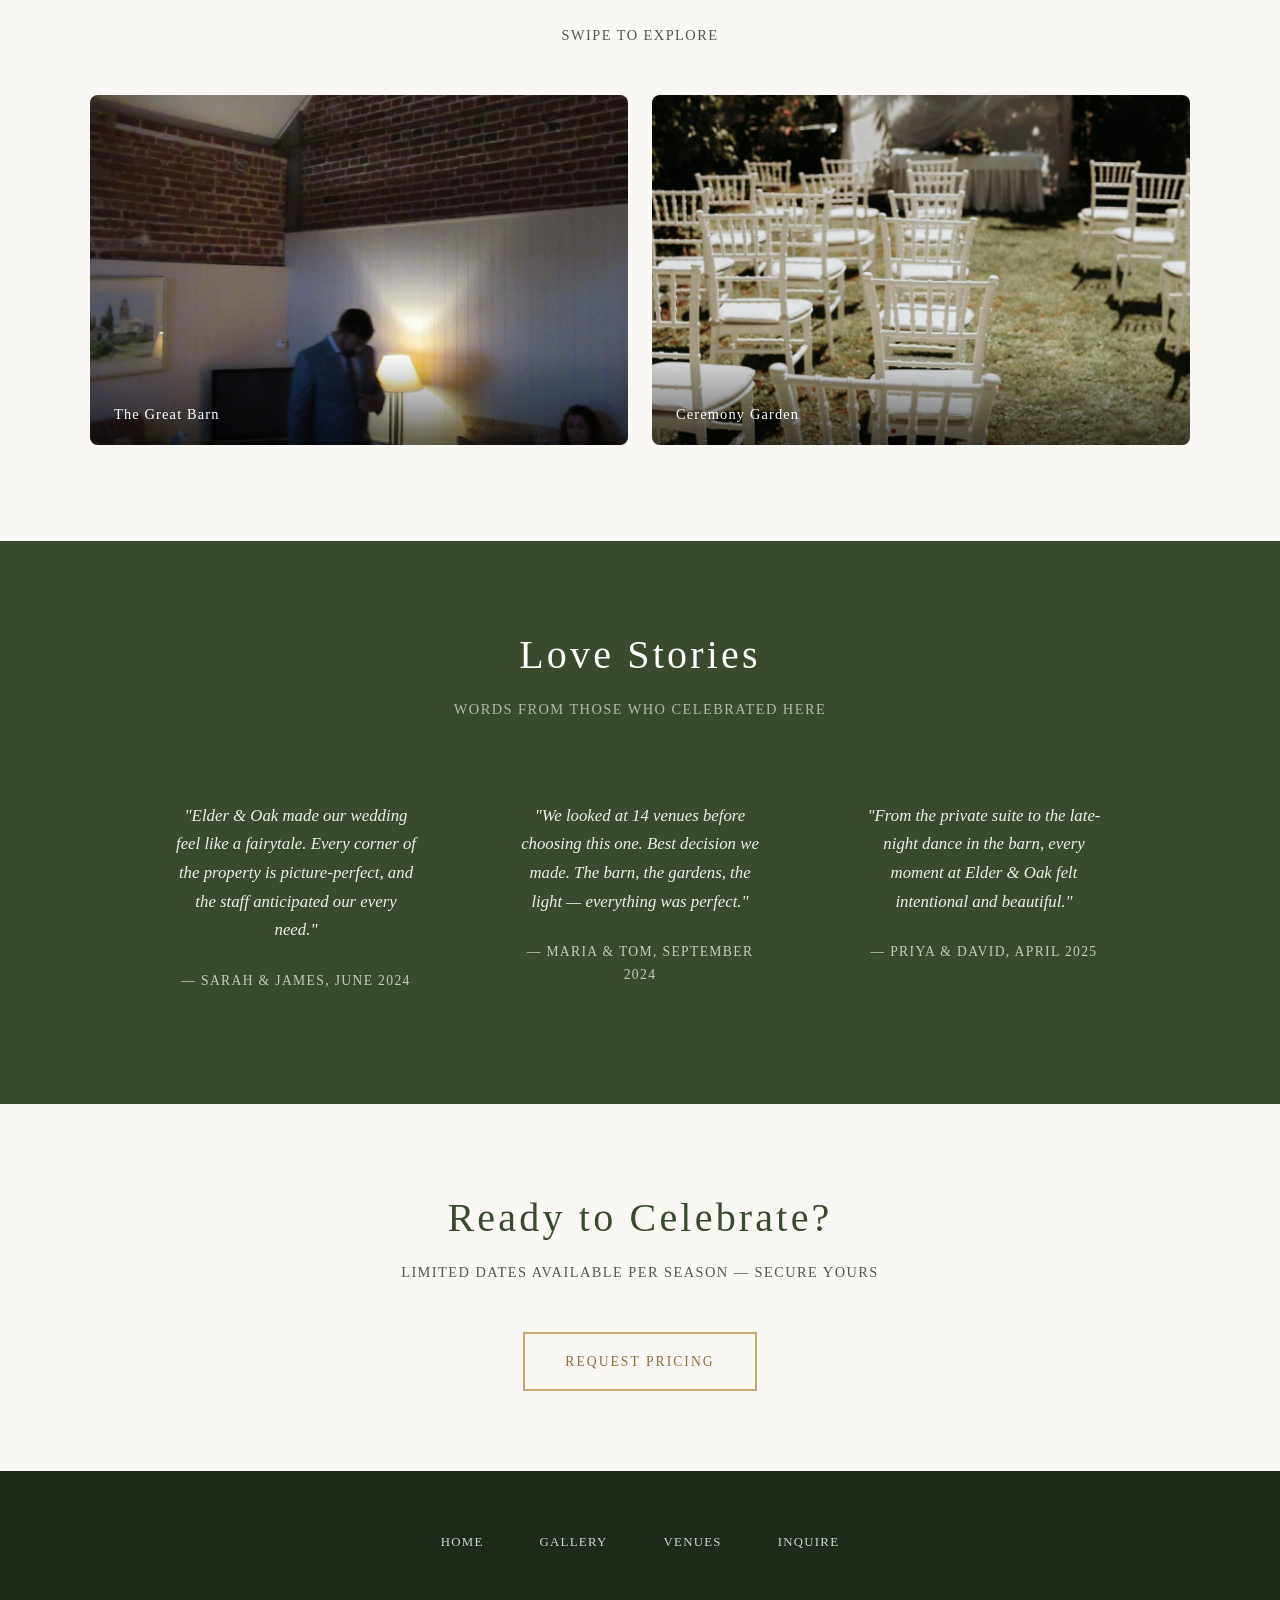
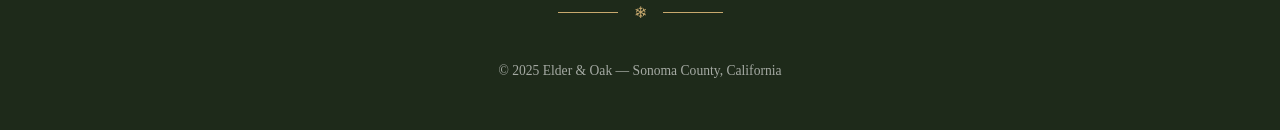
==== commit 2817fdb1: "fix: restore <nav> wrapper for proper flex layout" ====
--- a/index.html
+++ b/index.html
@@ -12,7 +12,7 @@
     <main id="main-content">
 
     <!-- ---- Navigation ---- -->
-    
+    <nav class="nav">
         <div class="nav__logo">Elder & Oak</div>
         <input type="checkbox" id="nav-toggle" class="nav__toggle">
         <label for="nav-toggle" class="nav__hamburger">&#9776;</label>
@@ -22,7 +22,7 @@
             <li><a href="facilities.html">Venues</a></li>
             <li><a href="inquiry.html">Inquire</a></li>
         </ul>
-    
+    </nav>
 
     <!-- ---- Hero ---- -->
     <header class="hero">
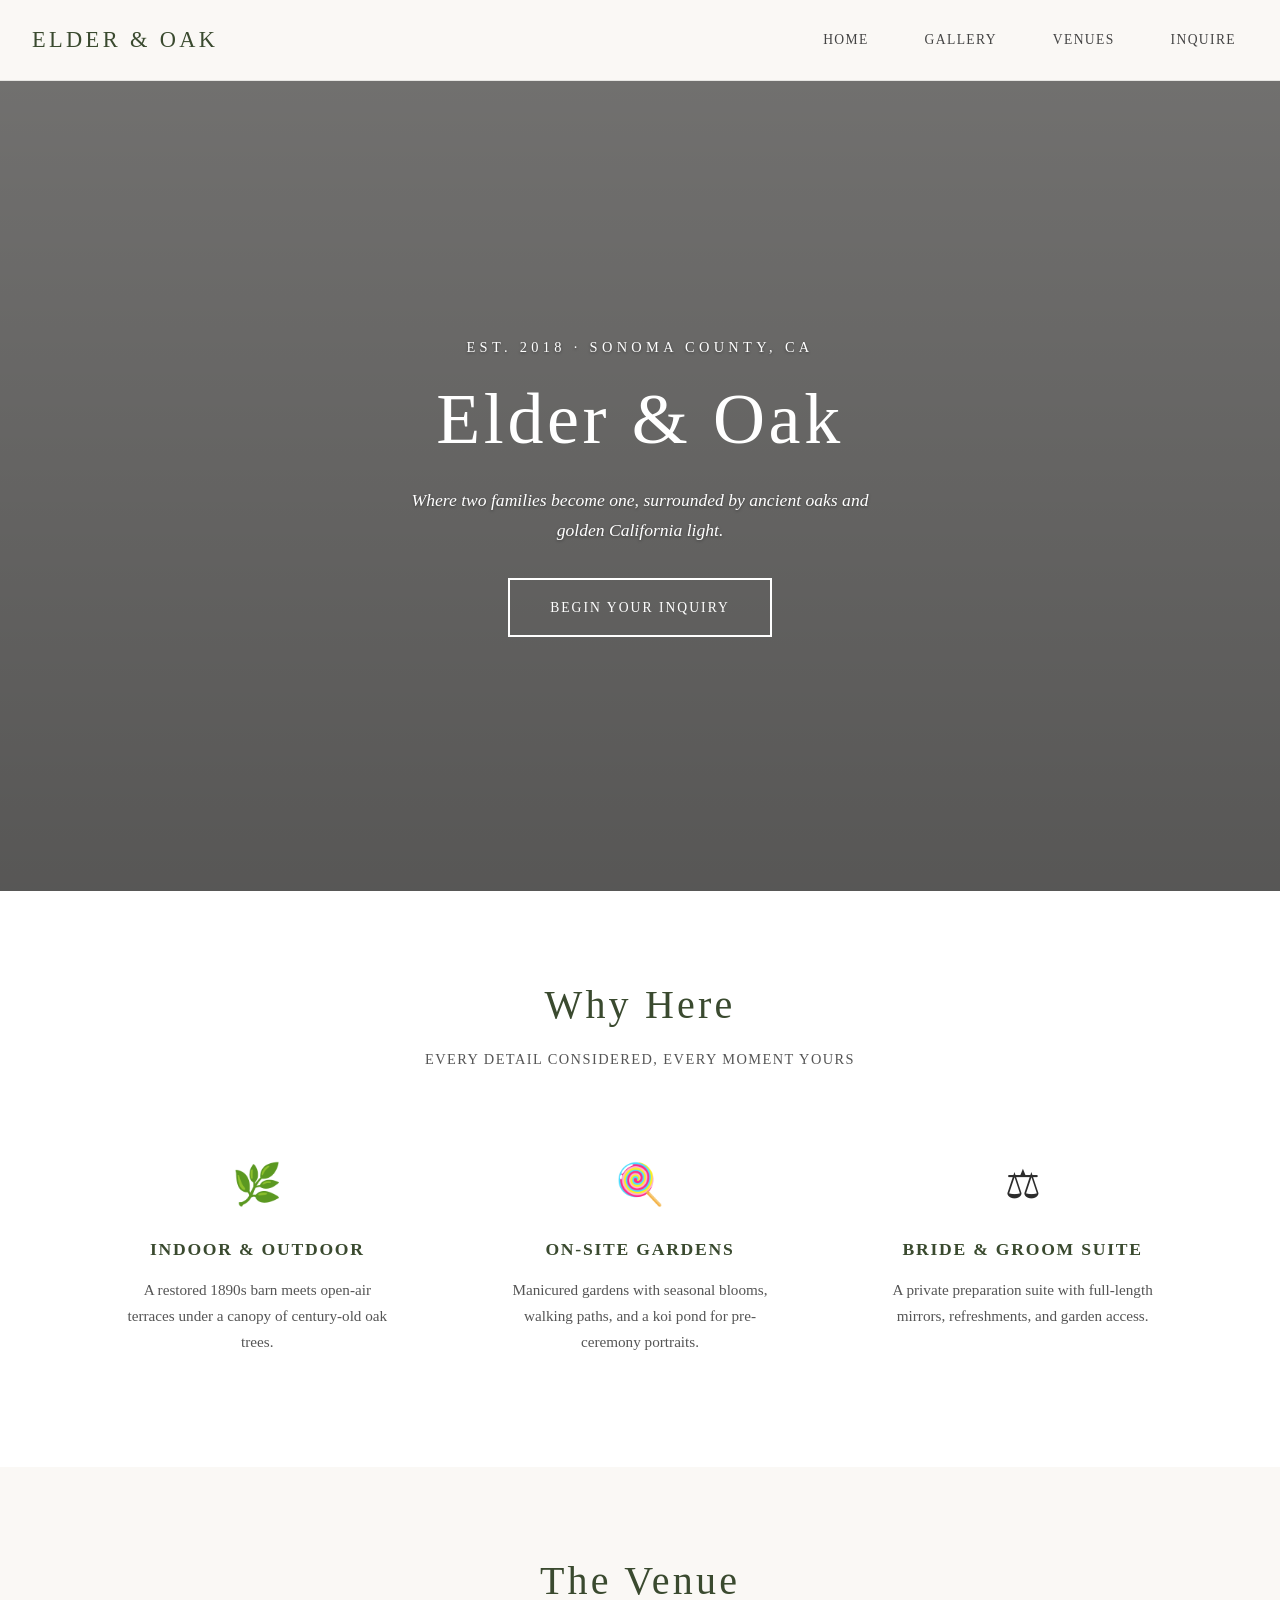
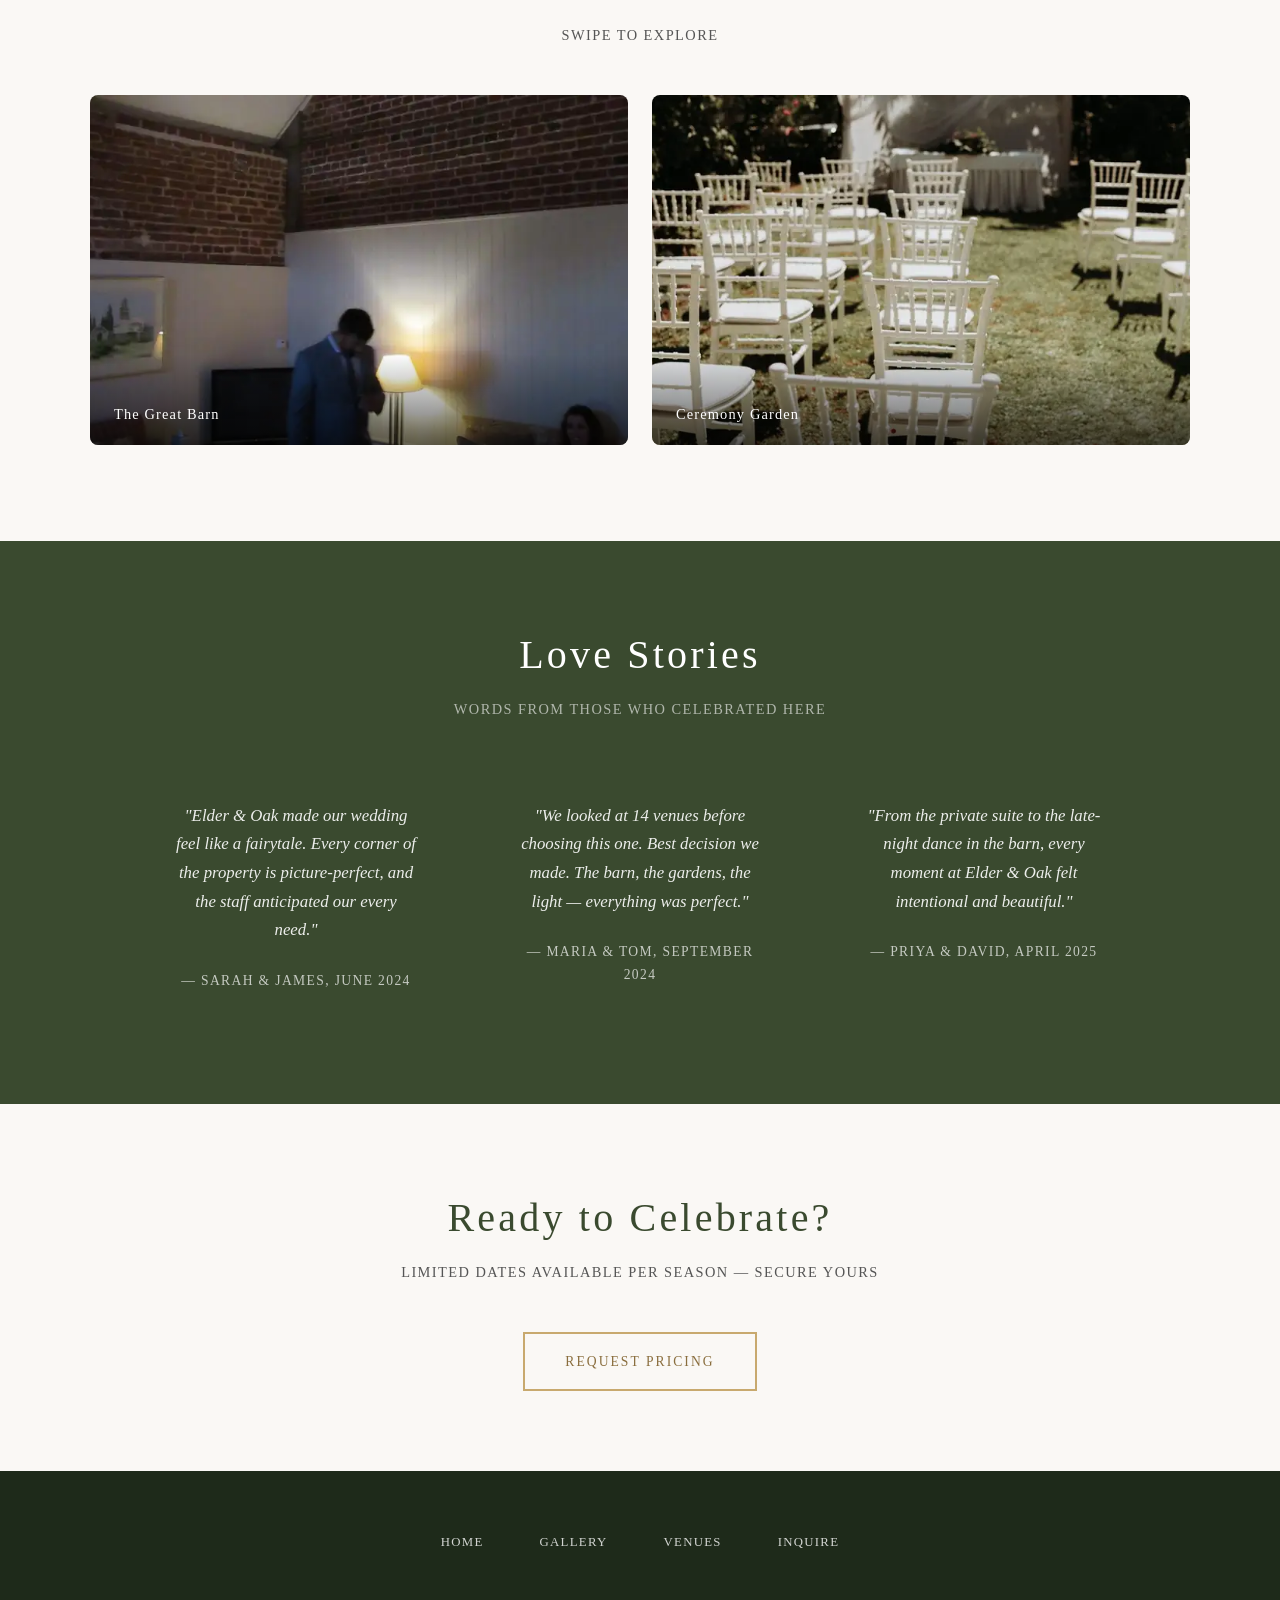
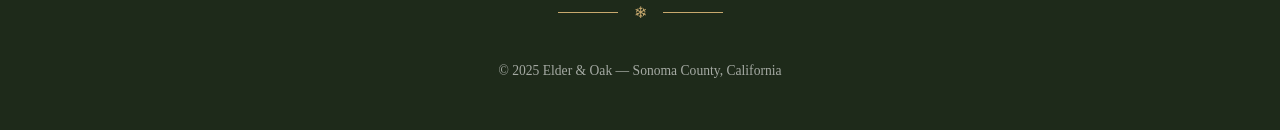
==== commit 28a9c9dd: "perf: convert all images to WebP (1.1MB → 443K)" ====
--- a/index.html
+++ b/index.html
@@ -66,19 +66,19 @@
         <div class="carousel">
             <div class="carousel__track">
                 <a href="#lb-hero" class="carousel__item">
-                    <img src="static/assets/venue1.jpg" alt="Main barn exterior">
+                    <img src="static/assets/venue1.webp" alt="Main barn exterior">
                     <span class="carousel__caption">The Great Barn</span>
                 </a>
                 <a href="#lb-garden" class="carousel__item">
-                    <img src="static/assets/venue2.jpg" alt="Garden ceremony setup">
+                    <img src="static/assets/venue2.webp" alt="Garden ceremony setup">
                     <span class="carousel__caption">Ceremony Garden</span>
                 </a>
                 <a href="#lb-reception" class="carousel__item">
-                    <img src="static/assets/venue3.jpg" alt="Reception tent by the lake">
+                    <img src="static/assets/venue3.webp" alt="Reception tent by the lake">
                     <span class="carousel__caption">Lakeside Reception</span>
                 </a>
                 <a href="#lb-sunset" class="carousel__item">
-                    <img src="static/assets/venue4.jpg" alt="Sunset vineyard view">
+                    <img src="static/assets/venue4.webp" alt="Sunset vineyard view">
                     <span class="carousel__caption">Golden Hour Views</span>
                 </a>
             </div>
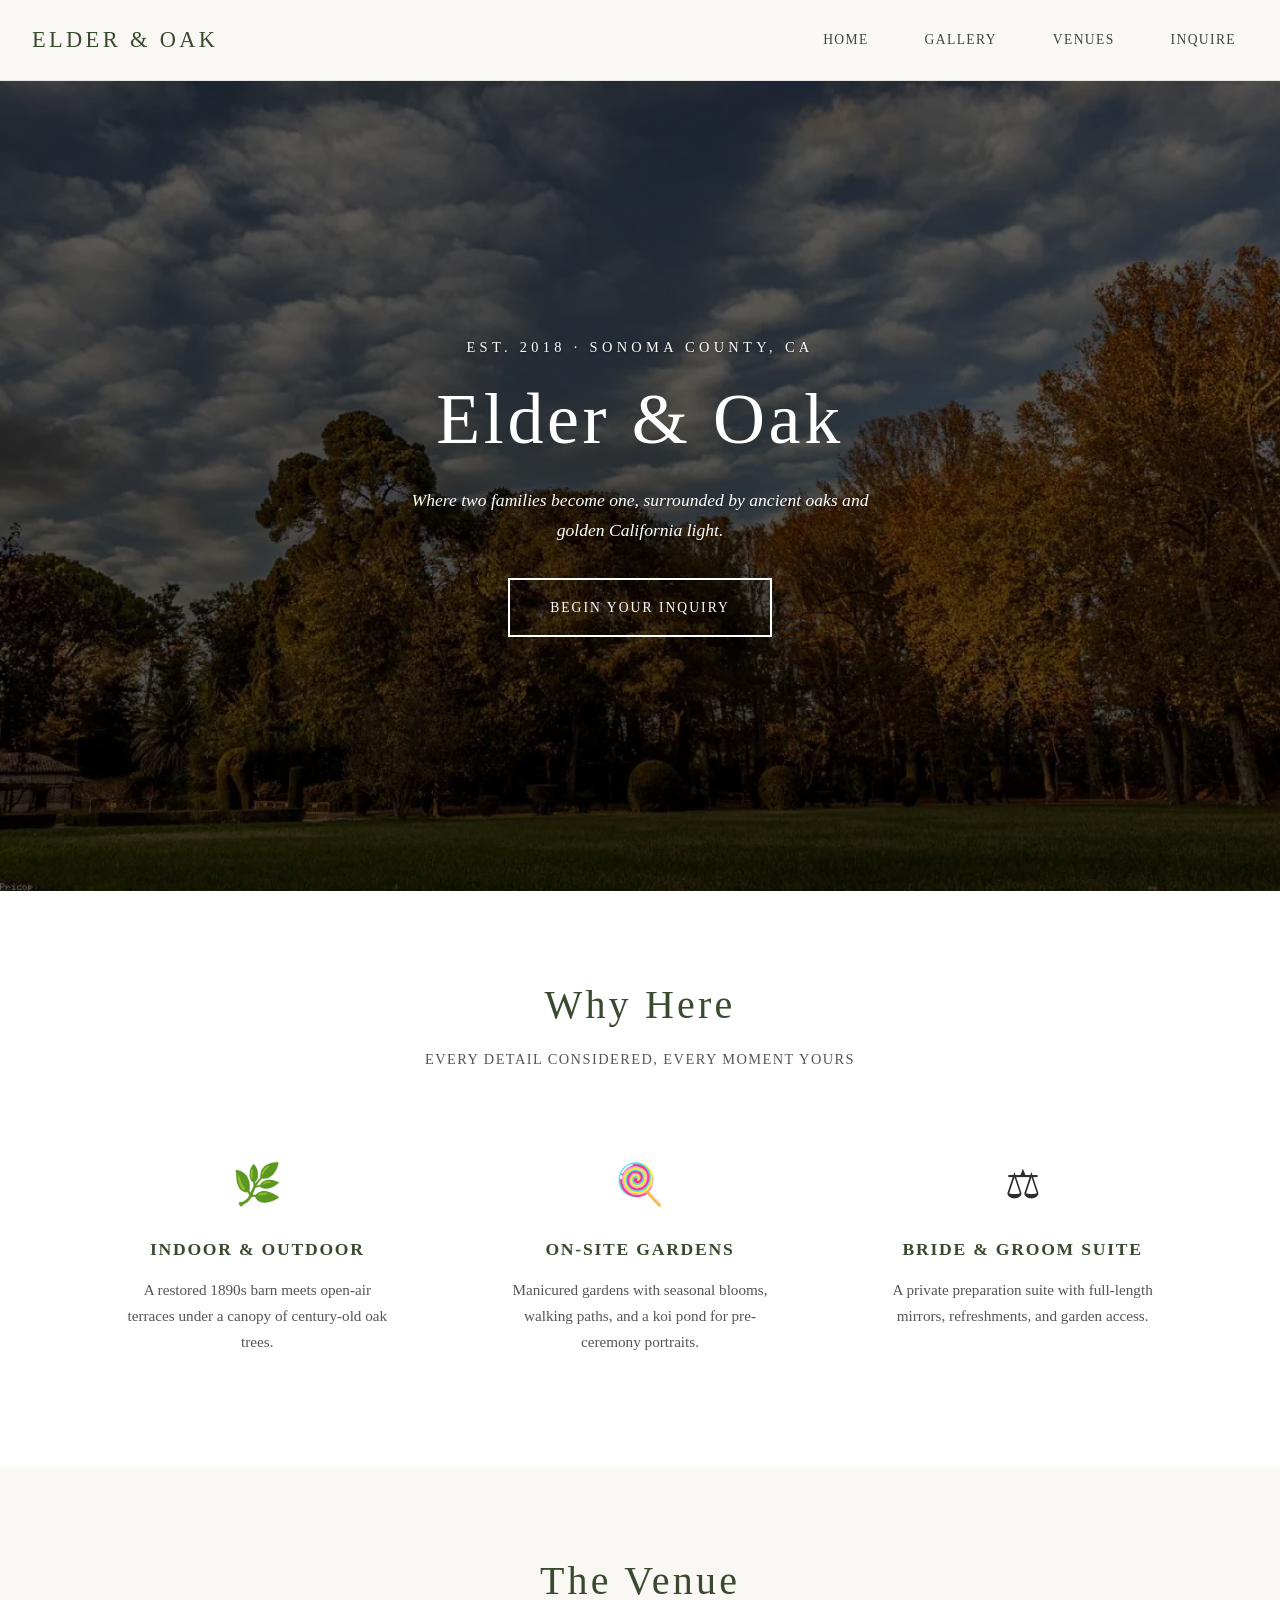
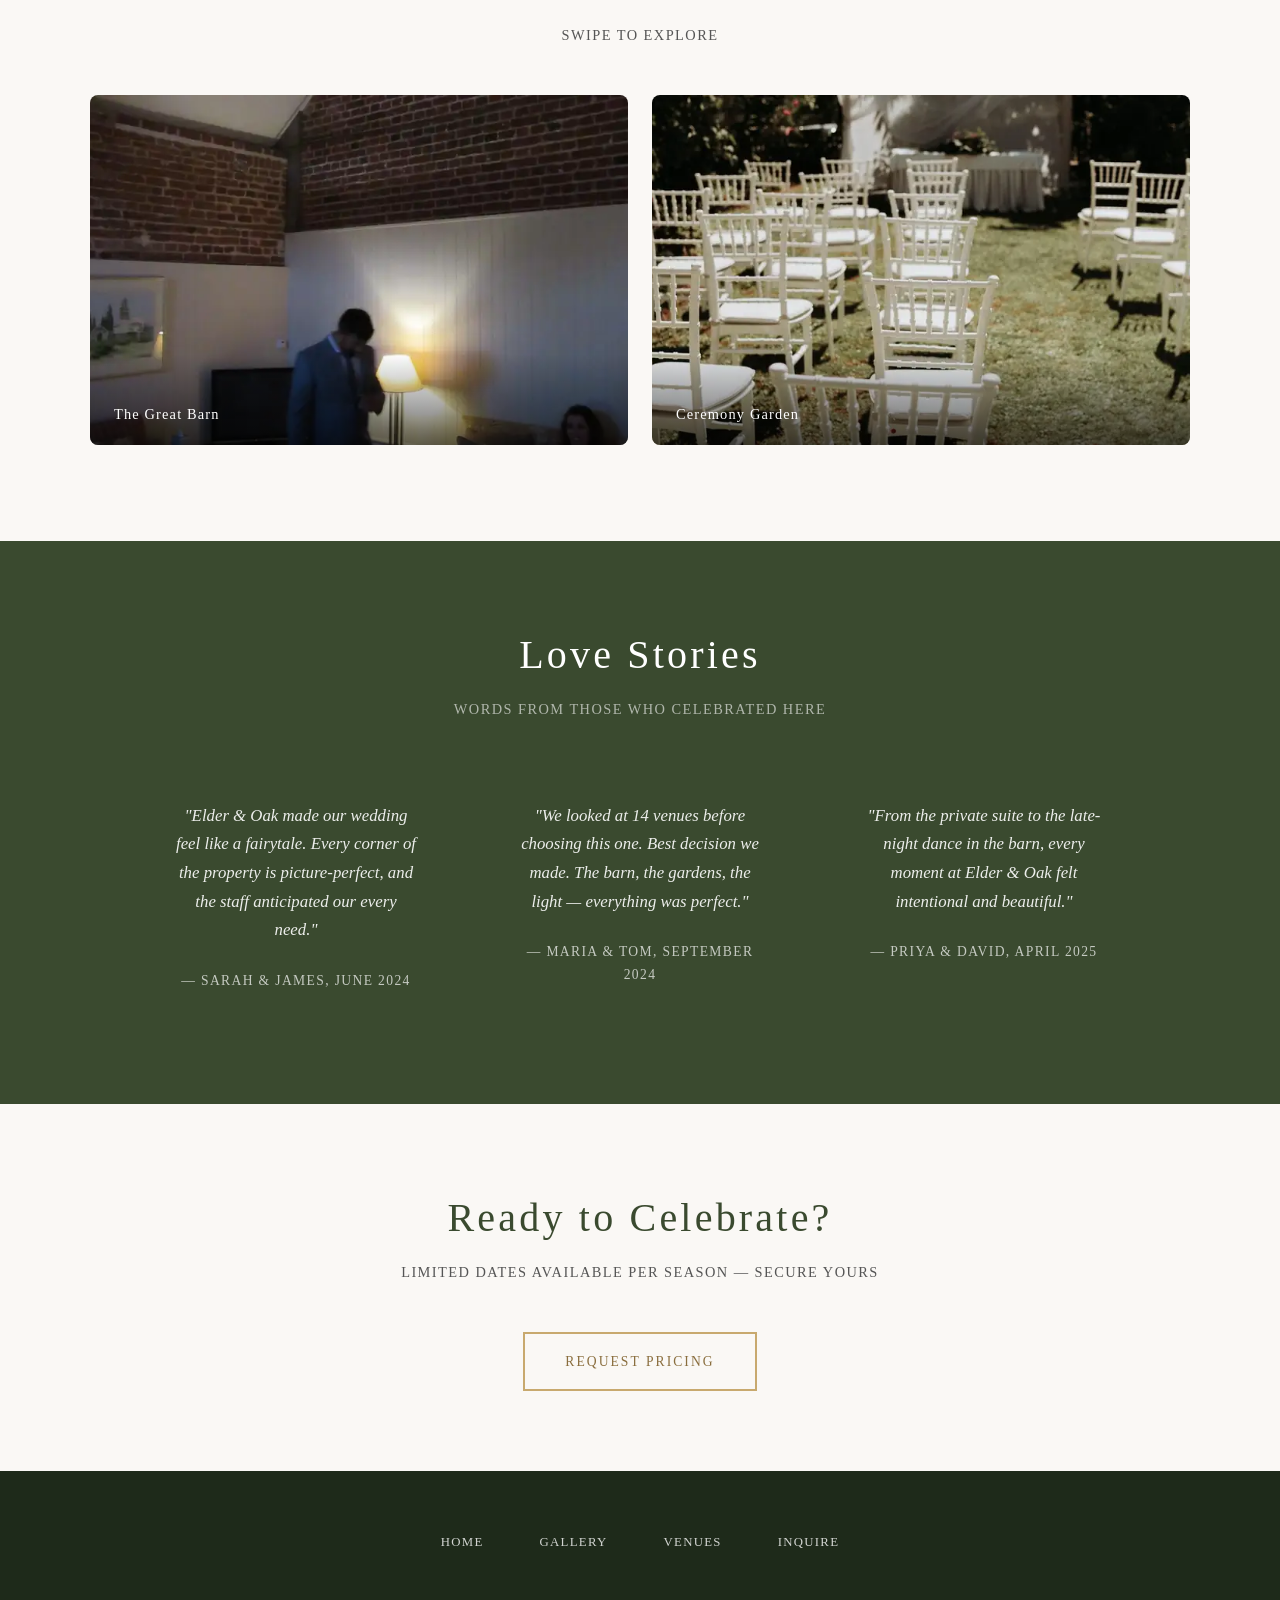
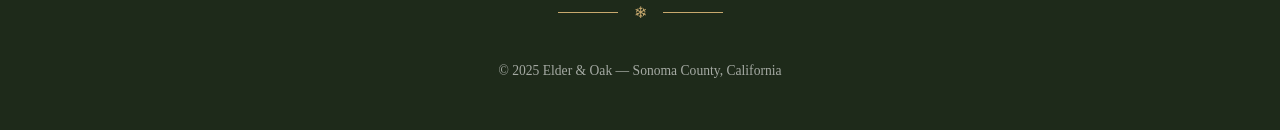
==== commit 13507942: "fix: hero image path + add favicon" ====
--- a/index.html
+++ b/index.html
@@ -7,6 +7,8 @@
 
     <title>Elder & Oak — Wedding Venue</title>
     <link rel="stylesheet" href="css/styles.css">
+<link rel="icon" href="static/assets/favicon.ico" type="image/x-icon">
+    <link rel="icon" href="static/assets/favicon.png" type="image/png" sizes="64x64">
 </head>
 <body>
     <main id="main-content">
--- a/css/styles.css
+++ b/css/styles.css
@@ -102,7 +102,7 @@
     text-align: center;
     padding: 4rem 2rem;
     background: linear-gradient(rgba(0, 0, 0, 0.55), rgba(0, 0, 0, 0.65)),
-                url('../static/assets/venue4.jpg') center/cover no-repeat;
+                url('../static/assets/venue4.webp') center/cover no-repeat;
     color: #fff;
 }
 
